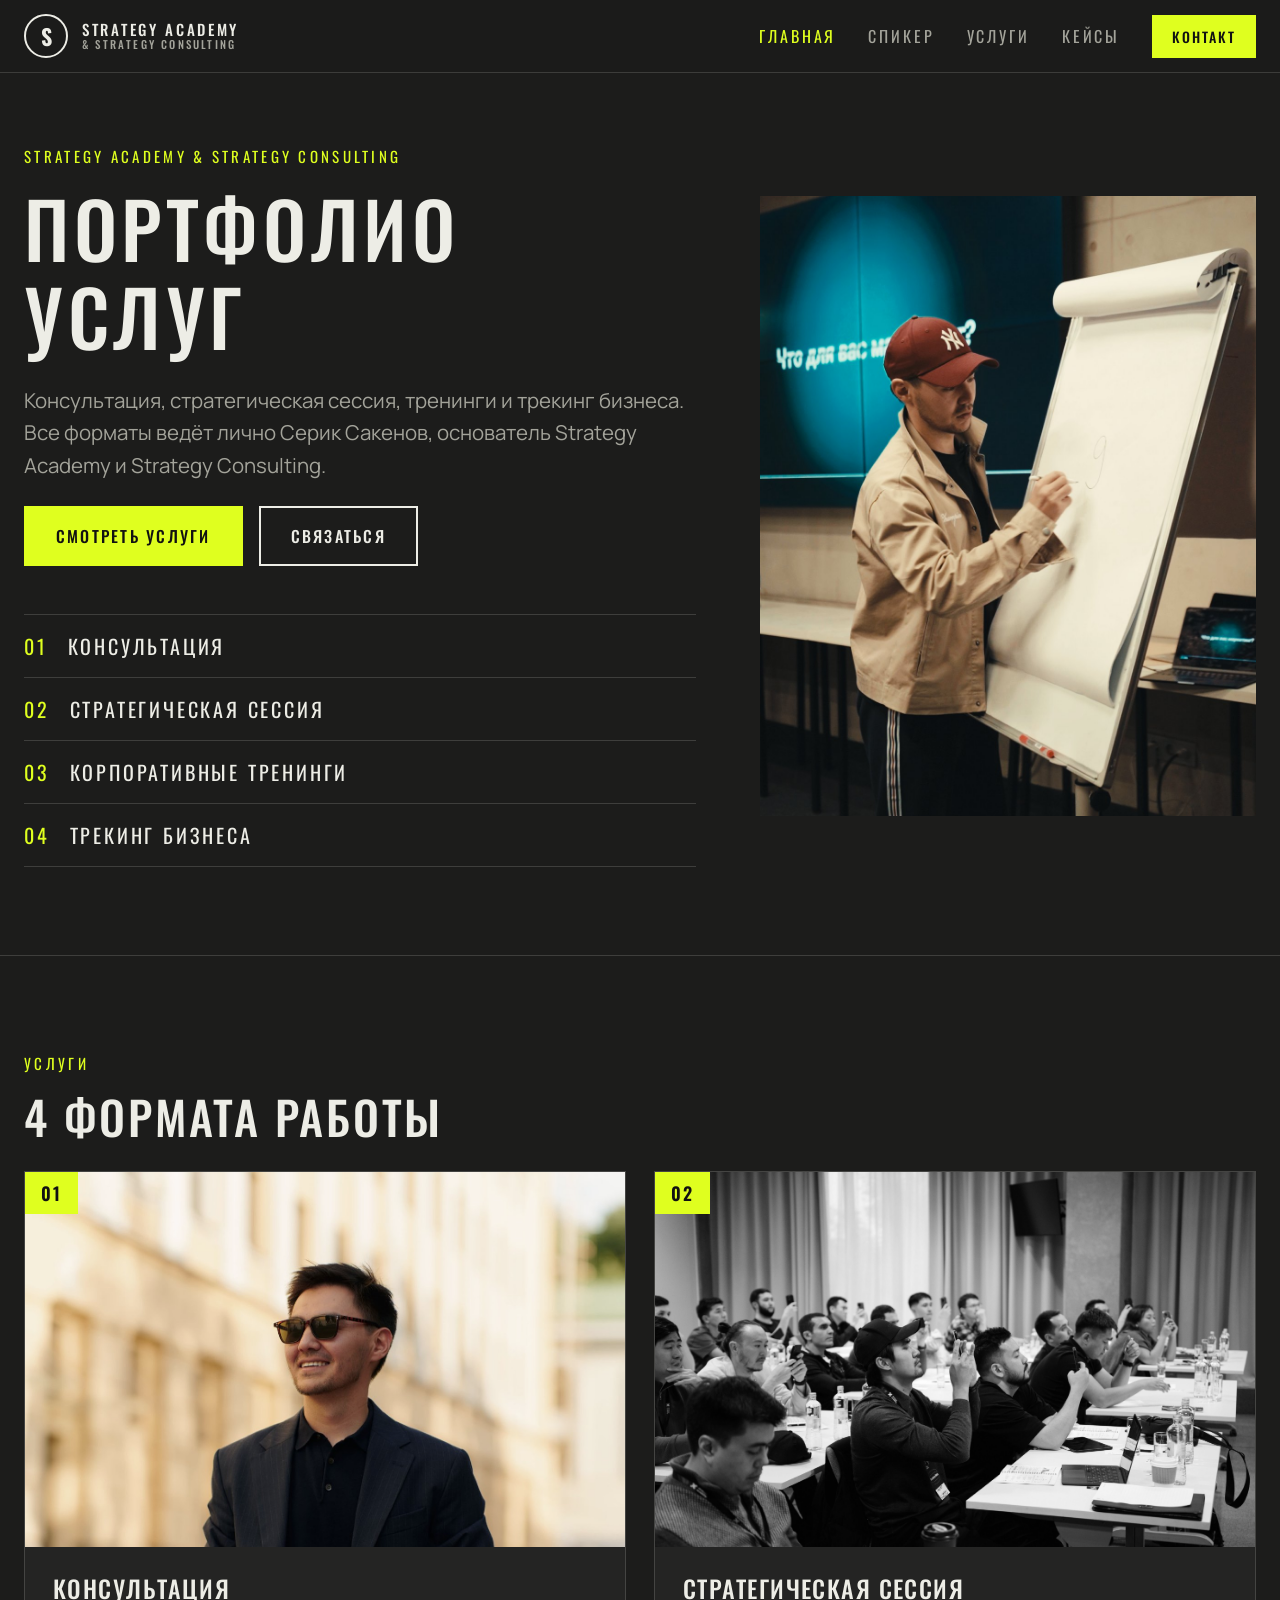
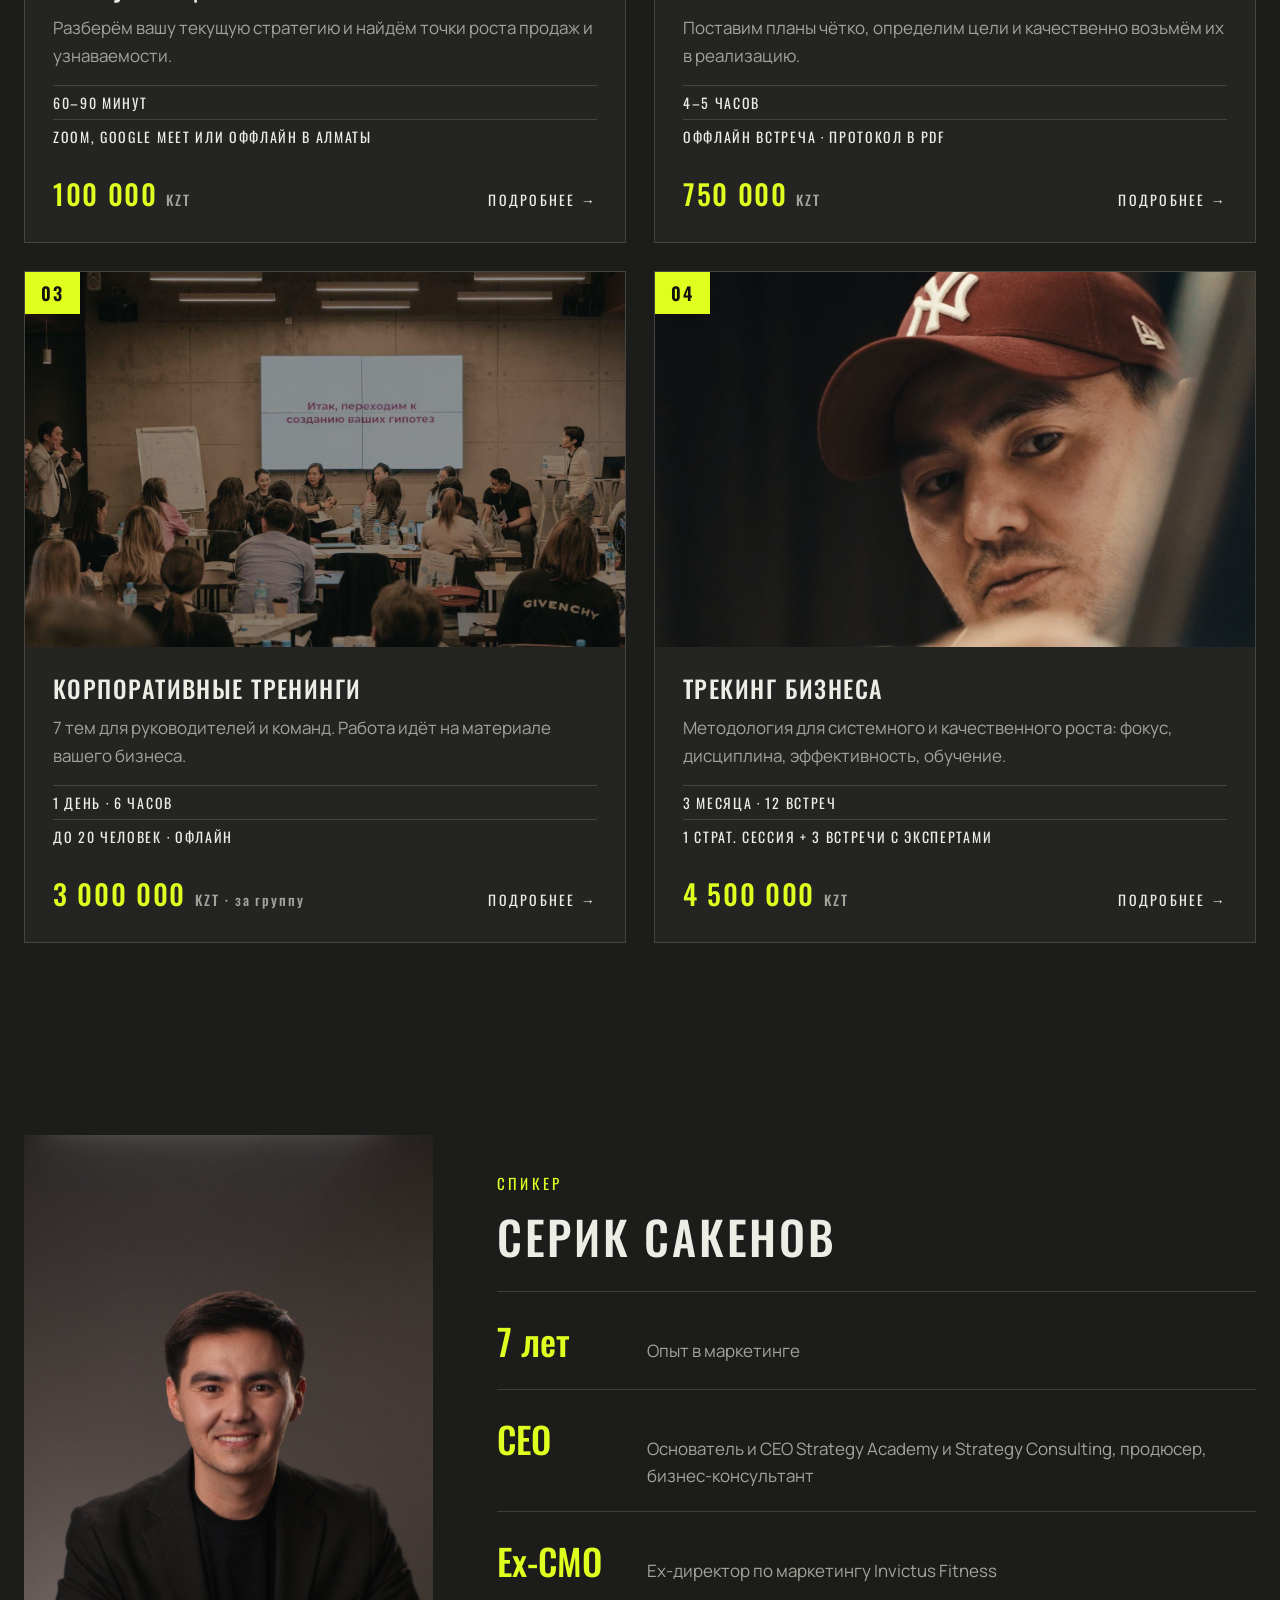
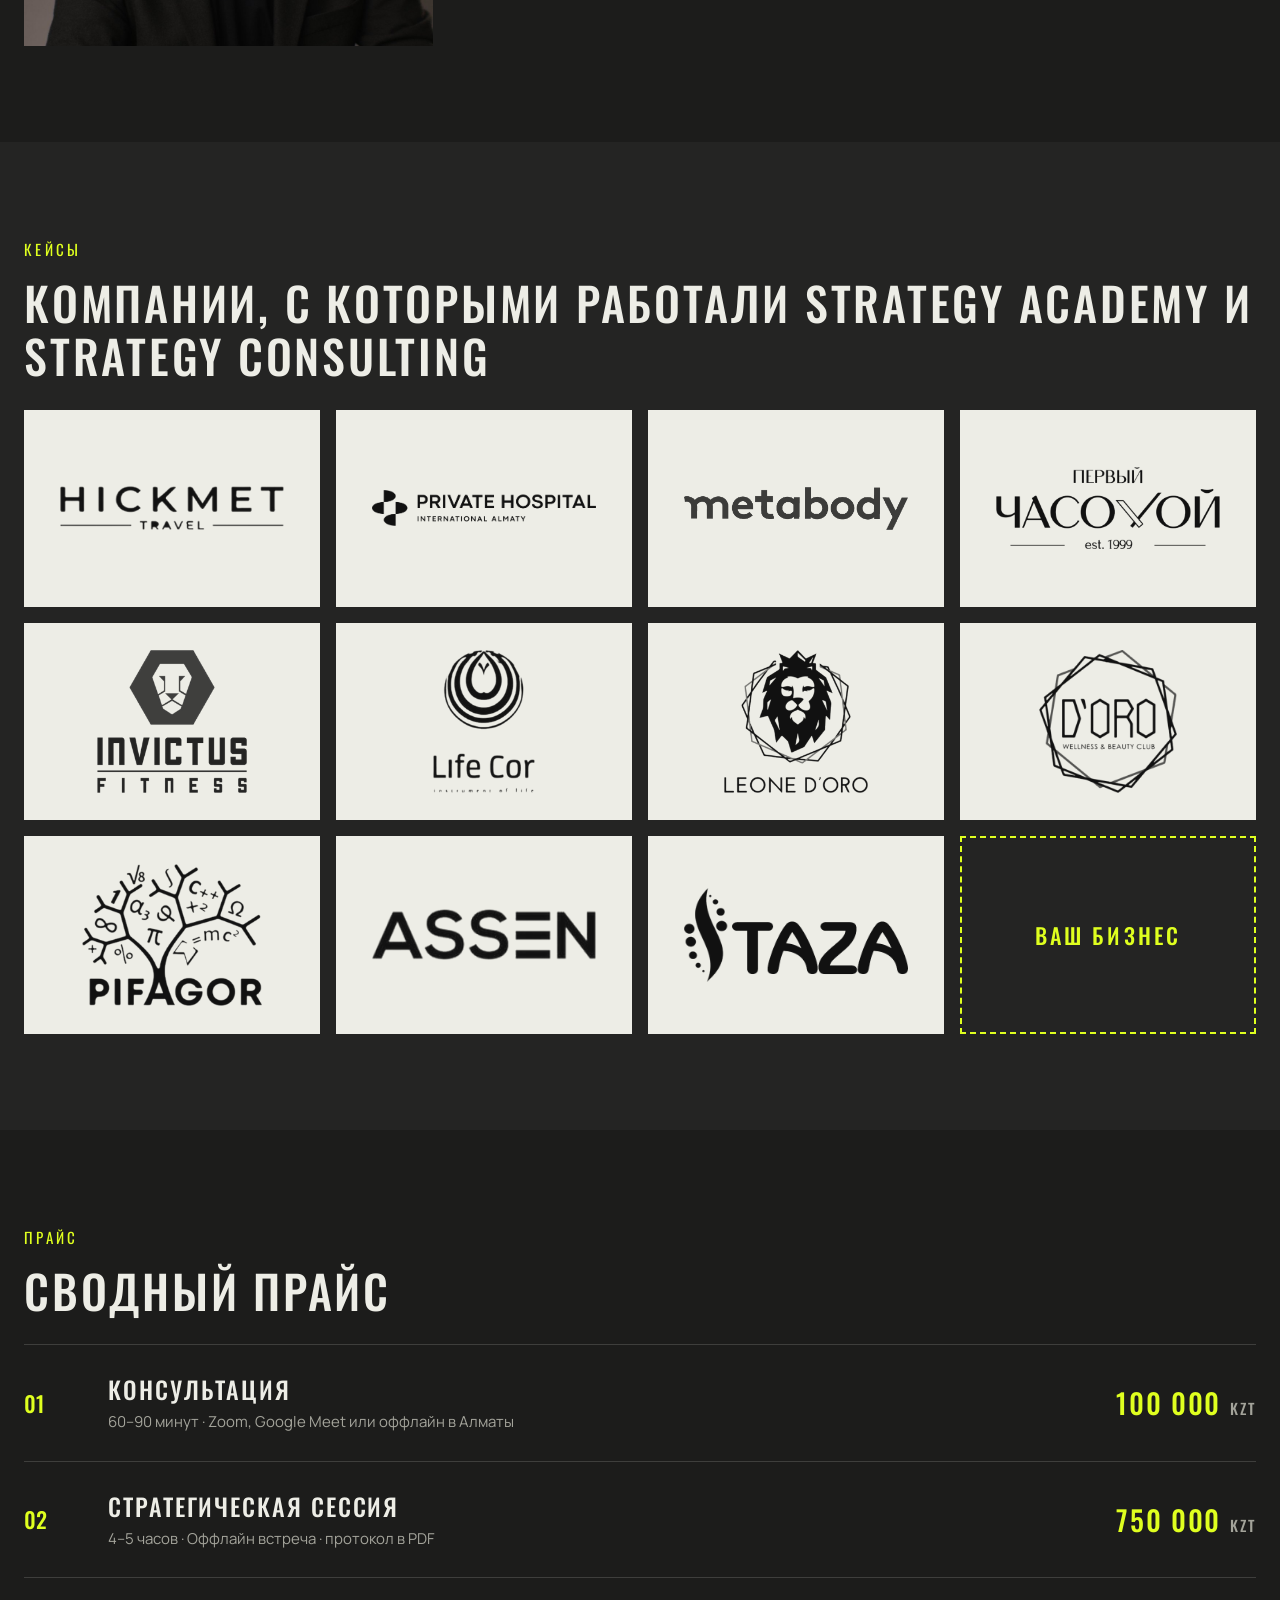
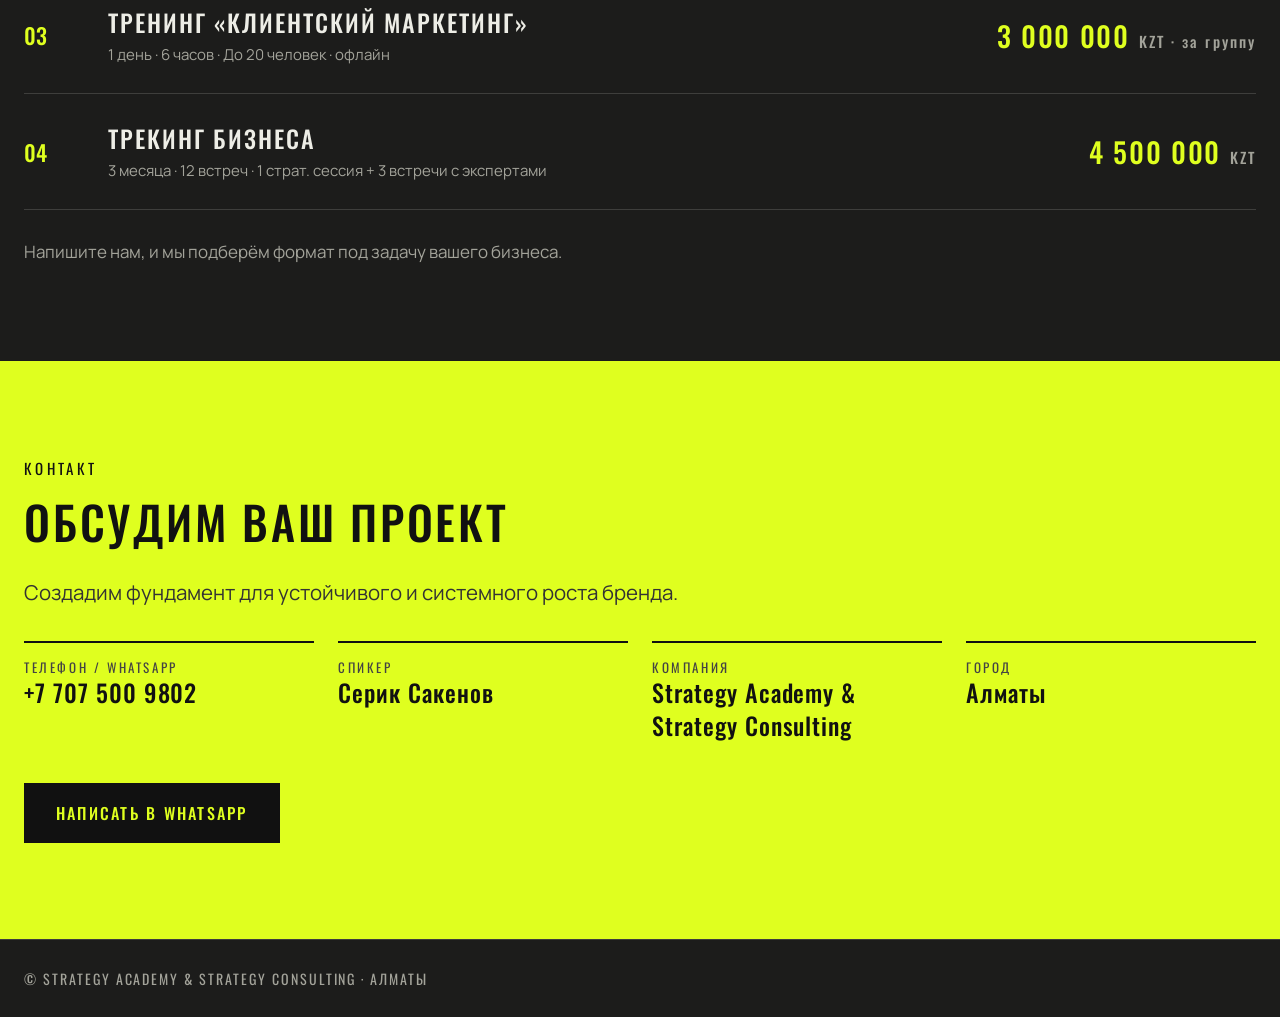
==== index.html @ 1a94b347 "Сайт портфолио услуг Co-Authored-By: Claude Sonnet 5.5 <noreply@anthropic.com>" ====
<!doctype html><html lang="ru"><head><meta charset="utf-8"><meta name="viewport" content="width=device-width,initial-scale=1"><title>Портфолио услуг — Серик Сакенов</title><meta name="description" content="Консультация, стратегическая сессия, тренинги и трекинг бизнеса. Все форматы ведёт лично Серик Сакенов, Strategy Academy и Strategy Consulting."><link rel="preconnect" href="https://fonts.googleapis.com"><link rel="preconnect" href="https://fonts.gstatic.com" crossorigin><link rel="stylesheet" href="https://fonts.googleapis.com/css2?family=Manrope:wght@300..800&family=Oswald:wght@300..700&display=swap"><link rel="stylesheet" href="style.css?v=1793263321932"></head><body><header class="top"><div class="wrap bar"><a class="brand" href="index.html"><span class="mark">S</span><span class="bname">STRATEGY ACADEMY<small>&amp; STRATEGY CONSULTING</small></span></a>
<button class="burger" aria-label="Меню" onclick="document.body.classList.toggle('open')"><i></i><i></i></button>
<nav class="menu"><a href="index.html" class="on">Главная</a><a href="index.html#speaker">Спикер</a><div class="dd"><a href="index.html#services">Услуги</a><div class="ddm"><a href="consultation.html">Консультация</a><a href="strategic-session.html">Стратегическая сессия</a><a href="trainings.html">Корпоративные тренинги</a><a href="tracking.html">Трекинг бизнеса</a></div></div><a href="index.html#cases">Кейсы</a><a class="btn sm" href="#contact">Контакт</a></nav></div></header>
<section class="hero"><div class="wrap hgrid"><div><p class="eyebrow">Strategy Academy &amp; Strategy Consulting</p><h1>Портфолио услуг</h1><p class="lead">Консультация, стратегическая сессия, тренинги и трекинг бизнеса. Все форматы ведёт лично Серик Сакенов, основатель Strategy Academy и Strategy Consulting.</p><div class="row"><a class="btn" href="#services">Смотреть услуги</a><a class="btn ghost" href="#contact">Связаться</a></div><ol class="idx"><li><a href="consultation.html"><span>01</span>Консультация</a></li><li><a href="strategic-session.html"><span>02</span>Стратегическая сессия</a></li><li><a href="trainings.html"><span>03</span>Корпоративные тренинги</a></li><li><a href="tracking.html"><span>04</span>Трекинг бизнеса</a></li></ol></div><div class="himg"><img src="assets/hero.jpg" alt="Серик Сакенов у флипчарта на тренинге"></div></div></section>
<section class="sec" id="services"><div class="wrap"><p class="eyebrow">Услуги</p><h2>4 формата работы</h2><div class="cards"><a class="card" href="consultation.html"><div class="cimg"><img src="assets/consult.jpg" alt="Консультация" loading="lazy"><span class="num">01</span></div><div class="cbody"><h3>Консультация</h3><p>Разберём вашу текущую стратегию и найдём точки роста продаж и узнаваемости.</p><ul><li>60–90 минут</li><li>Zoom, Google Meet или оффлайн в Алматы</li></ul><div class="cfoot"><span class="price">100 000 <small>KZT</small></span><span class="go">Подробнее →</span></div></div></a><a class="card" href="strategic-session.html"><div class="cimg"><img src="assets/session.jpg" alt="Стратегическая сессия" loading="lazy"><span class="num">02</span></div><div class="cbody"><h3>Стратегическая сессия</h3><p>Поставим планы чётко, определим цели и качественно возьмём их в реализацию.</p><ul><li>4–5 часов</li><li>Оффлайн встреча · протокол в PDF</li></ul><div class="cfoot"><span class="price">750 000 <small>KZT</small></span><span class="go">Подробнее →</span></div></div></a><a class="card" href="trainings.html"><div class="cimg"><img src="assets/trainings.jpg" alt="Корпоративные тренинги" loading="lazy"><span class="num">03</span></div><div class="cbody"><h3>Корпоративные тренинги</h3><p>7 тем для руководителей и команд. Работа идёт на материале вашего бизнеса.</p><ul><li>1 день · 6 часов</li><li>До 20 человек · офлайн</li></ul><div class="cfoot"><span class="price">3 000 000 <small>KZT · за группу</small></span><span class="go">Подробнее →</span></div></div></a><a class="card" href="tracking.html"><div class="cimg"><img src="assets/tracking.jpg" alt="Трекинг бизнеса" loading="lazy"><span class="num">04</span></div><div class="cbody"><h3>Трекинг бизнеса</h3><p>Методология для системного и качественного роста: фокус, дисциплина, эффективность, обучение.</p><ul><li>3 месяца · 12 встреч</li><li>1 страт. сессия + 3 встречи с экспертами</li></ul><div class="cfoot"><span class="price">4 500 000 <small>KZT</small></span><span class="go">Подробнее →</span></div></div></a></div></div></section>
<section class="sec" id="speaker"><div class="wrap spk"><div class="spk-ph"><img src="assets/speaker.jpg" alt="Серик Сакенов" loading="lazy"></div><div><p class="eyebrow">Спикер</p><h2>Серик Сакенов</h2><div class="facts"><div><b>7 лет</b><span>Опыт в маркетинге</span></div><div><b>CEO</b><span>Основатель и СЕО Strategy Academy и Strategy Consulting, продюсер, бизнес-консультант</span></div><div><b>Ex-CMO</b><span>Ex-директор по маркетингу Invictus Fitness</span></div></div></div></div></section><section class="sec alt" id="cases"><div class="wrap"><p class="eyebrow">Кейсы</p><h2>Компании, с которыми работали Strategy Academy и Strategy Consulting</h2><div class="logos"><div class="logo"><img src="assets/logos/logo1.png" alt="Логотип клиента 1" loading="lazy"></div><div class="logo"><img src="assets/logos/logo2.png" alt="Логотип клиента 2" loading="lazy"></div><div class="logo"><img src="assets/logos/logo3.png" alt="Логотип клиента 3" loading="lazy"></div><div class="logo"><img src="assets/logos/logo4.png" alt="Логотип клиента 4" loading="lazy"></div><div class="logo"><img src="assets/logos/logo5.png" alt="Логотип клиента 5" loading="lazy"></div><div class="logo"><img src="assets/logos/logo6.png" alt="Логотип клиента 6" loading="lazy"></div><div class="logo"><img src="assets/logos/logo7.png" alt="Логотип клиента 7" loading="lazy"></div><div class="logo"><img src="assets/logos/logo8.png" alt="Логотип клиента 8" loading="lazy"></div><div class="logo"><img src="assets/logos/logo9.png" alt="Логотип клиента 9" loading="lazy"></div><div class="logo"><img src="assets/logos/logo10.png" alt="Логотип клиента 10" loading="lazy"></div><div class="logo"><img src="assets/logos/logo11.png" alt="Логотип клиента 11" loading="lazy"></div><div class="logo logo-you">ВАШ БИЗНЕС</div></div></div></section>
<section class="sec" id="price"><div class="wrap"><p class="eyebrow">Прайс</p><h2>Сводный прайс</h2><div class="ptable"><a href="consultation.html" class="prow"><span class="n">01</span><div><b>Консультация</b><small>60–90 минут · Zoom, Google Meet или оффлайн в Алматы</small></div><span class="price">100 000 <small>KZT</small></span></a><a href="strategic-session.html" class="prow"><span class="n">02</span><div><b>Стратегическая сессия</b><small>4–5 часов · Оффлайн встреча · протокол в PDF</small></div><span class="price">750 000 <small>KZT</small></span></a><a href="trainings.html" class="prow"><span class="n">03</span><div><b>Тренинг «Клиентский маркетинг»</b><small>1 день · 6 часов · До 20 человек · офлайн</small></div><span class="price">3 000 000 <small>KZT · за группу</small></span></a><a href="tracking.html" class="prow"><span class="n">04</span><div><b>Трекинг бизнеса</b><small>3 месяца · 12 встреч · 1 страт. сессия + 3 встречи с экспертами</small></div><span class="price">4 500 000 <small>KZT</small></span></a></div><p class="note">Напишите нам, и мы подберём формат под задачу вашего бизнеса.</p></div></section>
<section class="sec contact" id="contact"><div class="wrap"><p class="eyebrow">Контакт</p><h2>Обсудим ваш проект</h2><p class="lead">Создадим фундамент для устойчивого и системного роста бренда.</p><div class="cgrid"><div><span>Телефон / WhatsApp</span><a href="tel:+77075009802">+7 707 500 9802</a></div><div><span>Спикер</span><b>Серик Сакенов</b></div><div><span>Компания</span><b>Strategy Academy &amp; Strategy Consulting</b></div><div><span>Город</span><b>Алматы</b></div></div><a class="btn" href="https://wa.me/77075009802" target="_blank" rel="noopener">Написать в WhatsApp</a></div></section><footer><div class="wrap">© Strategy Academy &amp; Strategy Consulting · Алматы</div></footer><script src="main.js?v=1793263321932"></script></body></html>
---- style.css ----
:root{--bg:#1c1c1b;--bg2:#242423;--ink:#edede6;--mute:#a3a39a;--lime:#dfff1f;--line:rgba(237,237,230,.16);--h:'Oswald',Arial,sans-serif;--b:'Manrope',Arial,sans-serif}
*{box-sizing:border-box;margin:0;padding:0}
html{scroll-behavior:smooth;scroll-padding-top:80px}
body{background:var(--bg);color:var(--ink);font:400 17px/1.6 var(--b);-webkit-font-smoothing:antialiased}
img{display:block;max-width:100%}
a{color:inherit;text-decoration:none}
ul,ol{list-style:none}
.wrap{width:min(1240px,100% - 48px);margin:0 auto}
h1,h2,h3{font-family:var(--h);text-transform:uppercase;letter-spacing:.06em;font-weight:500;line-height:1.15}
h1{font-size:clamp(40px,6vw,84px)}
h2{font-size:clamp(28px,3.6vw,46px);margin-bottom:28px}
h3{font-size:24px;margin-bottom:12px}
.eyebrow{font:400 15px var(--h);letter-spacing:.22em;text-transform:uppercase;color:var(--lime);margin-bottom:16px}
.lead{font-size:clamp(18px,1.6vw,22px);color:var(--mute);max-width:60ch;margin-bottom:24px}
.btn{display:inline-block;background:var(--lime);color:#111;font:500 16px var(--h);letter-spacing:.14em;text-transform:uppercase;padding:16px 30px;border:2px solid var(--lime);transition:.2s}
.btn:hover{background:transparent;color:var(--lime)}
.btn.ghost{background:transparent;color:var(--ink);border-color:var(--ink)}
.btn.ghost:hover{border-color:var(--lime);color:var(--lime)}
.btn.sm{padding:9px 18px;font-size:14px}
/* header */
.top{position:sticky;top:0;z-index:50;background:rgba(28,28,27,.92);backdrop-filter:blur(10px);border-bottom:1px solid var(--line)}
.bar{display:flex;align-items:center;justify-content:space-between;height:72px}
.brand{display:flex;align-items:center;gap:14px}
.mark{width:44px;height:44px;border:2px solid var(--ink);border-radius:50%;display:grid;place-items:center;font:700 22px var(--h)}
.bname{font:500 15px/1.2 var(--h);letter-spacing:.18em}
.bname small{display:block;font-size:11px;color:var(--mute);letter-spacing:.2em}
.menu{display:flex;align-items:center;gap:32px;font:400 16px var(--h);letter-spacing:.18em;text-transform:uppercase}
.menu>a,.dd>a{color:var(--mute);transition:.2s}
.menu>a:hover,.menu a.on,.dd>a:hover{color:var(--lime)}
.menu .btn.sm{color:#111}.menu .btn.sm:hover{color:var(--lime)}
.dd{position:relative;padding:24px 0}
.ddm{position:absolute;top:100%;left:-20px;min-width:290px;background:var(--bg2);border:1px solid var(--line);padding:10px;display:none}
.dd:hover .ddm{display:block}
.ddm a{display:block;padding:12px 14px;color:var(--ink);letter-spacing:.12em}
.ddm a:hover{background:var(--lime);color:#111}
.burger{display:none;background:none;border:0;width:44px;height:44px;cursor:pointer}
.burger i{display:block;height:2px;background:var(--ink);margin:7px 8px}
/* hero */
.hero{padding:72px 0 88px;border-bottom:1px solid var(--line)}
.hgrid{display:grid;grid-template-columns:1.15fr .85fr;gap:64px;align-items:center}
.himg img{width:100%;aspect-ratio:4/5;object-fit:cover}
.svc .himg img{aspect-ratio:1/1}
.hero h1{margin-bottom:24px}
.row{display:flex;flex-wrap:wrap;gap:16px;align-items:center;margin-top:8px}
.idx{margin-top:48px;border-top:1px solid var(--line)}
.idx a{display:flex;gap:20px;padding:16px 0;border-bottom:1px solid var(--line);font:400 20px var(--h);letter-spacing:.14em;text-transform:uppercase;transition:.2s}
.idx a span{color:var(--lime)}
.idx a:hover{padding-left:14px;color:var(--lime)}
.crumb{font-size:14px;color:var(--mute);margin-bottom:28px}
.crumb a:hover{color:var(--lime)}
.chips{display:flex;flex-wrap:wrap;gap:10px;margin-bottom:32px}
.chips span{border:1px solid var(--ink);padding:7px 14px;font:400 14px var(--h);letter-spacing:.14em;text-transform:uppercase}
.bigprice,.price{font:500 28px var(--h);letter-spacing:.06em;color:var(--lime)}
.bigprice small,.price small{font-size:14px;color:var(--mute);letter-spacing:.14em}
/* sections */
.sec{padding:96px 0}
.sec.alt{background:var(--bg2)}
.two{display:grid;grid-template-columns:.9fr 1.1fr;gap:64px;align-items:start}
.cards{display:grid;grid-template-columns:repeat(2,1fr);gap:28px}
.cards.sm{grid-template-columns:repeat(3,minmax(0,1fr))}
.card{display:flex;flex-direction:column;background:var(--bg2);border:1px solid var(--line);transition:.25s}
.alt .card{background:var(--bg)}
.card:hover{border-color:var(--lime);transform:translateY(-4px)}
.cimg{position:relative;overflow:hidden}
.cimg img{width:100%;aspect-ratio:16/10;object-fit:cover;object-position:center 30%;transition:.5s;filter:saturate(.9)}
.card:hover .cimg img{transform:scale(1.05)}
.num{position:absolute;left:0;top:0;background:var(--lime);color:#111;font:600 18px var(--h);padding:8px 16px;letter-spacing:.1em}
.cbody{padding:28px;display:flex;flex-direction:column;flex:1}
.cbody p{color:var(--mute);margin-bottom:16px}
.cbody li{font:400 14px var(--h);letter-spacing:.12em;text-transform:uppercase;color:var(--ink);padding:6px 0;border-top:1px solid var(--line)}
.cfoot{display:flex;justify-content:space-between;align-items:baseline;gap:12px;margin-top:auto;padding-top:20px;flex-wrap:wrap}
.go{font:400 14px var(--h);letter-spacing:.16em;text-transform:uppercase}
.card:hover .go{color:var(--lime)}
.cards.sm .cbody{padding:22px}.cards.sm h3{font-size:20px}.cards.sm .price{font-size:22px}
/* steps */
.steps li{display:flex;gap:24px;padding:22px 0;border-top:1px solid var(--line)}
.steps li:last-child{border-bottom:1px solid var(--line)}
.steps span{font:500 22px var(--h);color:var(--lime);min-width:36px}
.steps p b{font-weight:700}
.plus{display:flex;flex-wrap:wrap;gap:12px;align-items:center;margin-bottom:28px;font:500 20px var(--h);letter-spacing:.1em;text-transform:uppercase}
.plus i{color:var(--lime);font-style:normal}
.plus span{border:1px solid var(--ink);padding:8px 16px}
.pgrid{display:grid;grid-template-columns:1.3fr .7fr;gap:48px;align-items:start}
.pbox{border:2px solid var(--lime);padding:32px;display:flex;flex-direction:column;gap:16px;position:sticky;top:100px}
.pbox>span{font:400 15px var(--h);letter-spacing:.2em;text-transform:uppercase;color:var(--lime)}
.pbox p{color:var(--mute)}
.pbox b{font:500 48px var(--h);letter-spacing:.04em}
.pbox b small{font-size:20px;color:var(--mute)}
.kv{display:grid;gap:0;margin-top:12px}
.kv div{padding:18px 0;border-top:1px solid var(--line)}
.kv span{display:block;font:400 14px var(--h);letter-spacing:.2em;text-transform:uppercase;color:var(--mute)}
.kv b{font-weight:600;font-size:20px}
.cols2{display:grid;grid-template-columns:repeat(2,1fr);gap:28px}
.cols4{display:grid;grid-template-columns:repeat(4,1fr);gap:20px}
.box{border:1px solid var(--line);padding:32px;background:var(--bg2)}
.alt .box{background:var(--bg)}
.big{display:block;font:500 56px/1 var(--h);color:var(--lime);margin-bottom:18px}
.box p{color:var(--mute);margin-bottom:14px}
.box small{display:block;font-size:15px;color:var(--ink);border-top:1px solid var(--line);padding-top:14px;margin-top:6px}
.box li{padding:12px 0 12px 22px;border-top:1px solid var(--line);position:relative;color:var(--ink)}
.box li::before{content:'';position:absolute;left:0;top:22px;width:8px;height:8px;background:var(--lime)}
.topics{display:grid;grid-template-columns:repeat(2,1fr);gap:0 48px}
.topics li{display:flex;gap:22px;padding:22px 0;border-top:1px solid var(--line);font:400 22px var(--h);letter-spacing:.08em;text-transform:uppercase}
.topics span{color:var(--lime)}
/* speaker */
.spk{display:grid;grid-template-columns:.7fr 1.3fr;gap:64px;align-items:center}
.spk-ph img{width:100%;aspect-ratio:4/5;object-fit:cover;object-position:top}
.facts div{padding:22px 0;border-top:1px solid var(--line);display:grid;grid-template-columns:130px 1fr;gap:20px;align-items:baseline}
.facts b{font:500 36px var(--h);color:var(--lime)}
.facts span{color:var(--mute)}
/* logos */
.logos{display:grid;grid-template-columns:repeat(4,minmax(0,1fr));gap:16px;margin-top:12px}
.logo{position:relative;min-width:0;background:var(--ink);aspect-ratio:3/2;overflow:hidden}
.logo img{position:absolute;inset:14% 12%;width:76%;height:72%;object-fit:contain}
.logo-you{display:grid;place-items:center;background:transparent;border:2px dashed var(--lime);color:var(--lime);font:500 22px var(--h);letter-spacing:.14em}
/* price table */
.prow{display:grid;grid-template-columns:60px 1fr auto;gap:24px;align-items:center;padding:26px 0;border-top:1px solid var(--line);transition:.2s}
.prow:last-child{border-bottom:1px solid var(--line)}
.prow:hover{padding-left:16px;background:var(--bg2)}
.prow .n{font:500 22px var(--h);color:var(--lime)}
.prow b{font:500 24px var(--h);letter-spacing:.08em;text-transform:uppercase;display:block}
.prow small{color:var(--mute);font-size:15px}
.note{margin-top:28px;color:var(--mute)}
/* contact */
.contact{background:var(--lime);color:#111}
.contact .eyebrow{color:#111}
.contact .lead{color:#333}
.cgrid{display:grid;grid-template-columns:repeat(4,1fr);gap:24px;margin:32px 0 40px}
.cgrid div{border-top:2px solid #111;padding-top:14px}
.cgrid span{display:block;font:400 13px var(--h);letter-spacing:.2em;text-transform:uppercase;color:#444}
.cgrid a,.cgrid b{font:500 24px/1.3 var(--h);letter-spacing:.04em}
.contact .btn{background:#111;color:var(--lime);border-color:#111}
.contact .btn:hover{background:transparent;color:#111}
footer{padding:28px 0;color:var(--mute);font:400 14px var(--h);letter-spacing:.14em;text-transform:uppercase;border-top:1px solid var(--line)}
/* reveal */
.rv{opacity:0;transform:translateY(22px);transition:opacity .7s,transform .7s}
.rv.in{opacity:1;transform:none}
@media (prefers-reduced-motion:reduce){.rv{opacity:1;transform:none;transition:none}html{scroll-behavior:auto}}
/* responsive */
@media (max-width:980px){
  .burger{display:block}
  .menu{display:none;position:absolute;top:72px;left:0;right:0;background:var(--bg);flex-direction:column;align-items:flex-start;gap:0;padding:12px 24px 24px;border-bottom:1px solid var(--line)}
  body.open .menu{display:flex}
  .menu>a,.dd{padding:14px 0;width:100%}
  .dd{padding:0}.dd>a{display:block;padding:14px 0}
  .ddm{position:static;display:block;border:0;background:none;padding:0 0 8px 16px;min-width:0}
  .ddm a{padding:8px 0;color:var(--mute)}
  .hgrid,.two,.pgrid,.spk{grid-template-columns:1fr;gap:40px}
  .hero{padding:48px 0 64px}
  .sec{padding:64px 0}
  .himg img{aspect-ratio:4/3;object-position:center 25%}
  .cards,.cards.sm,.cols2,.topics{grid-template-columns:1fr}
  .cols4{grid-template-columns:1fr 1fr}
  .logos{grid-template-columns:repeat(3,minmax(0,1fr))}
  .cgrid{grid-template-columns:1fr 1fr}
  .pbox{position:static}
  .spk-ph{max-width:380px}
}
@media (max-width:560px){
  body{font-size:16px}
  .wrap{width:calc(100% - 32px)}
  .cols4,.cgrid{grid-template-columns:1fr}
  .logos{grid-template-columns:repeat(2,minmax(0,1fr))}
  .prow{grid-template-columns:40px 1fr;gap:8px 12px}
  .prow .price{grid-column:2}
  .facts div{grid-template-columns:1fr;gap:4px}
  .bname{font-size:13px}.bname small{font-size:9px}
  .mark{width:38px;height:38px;font-size:18px}
}
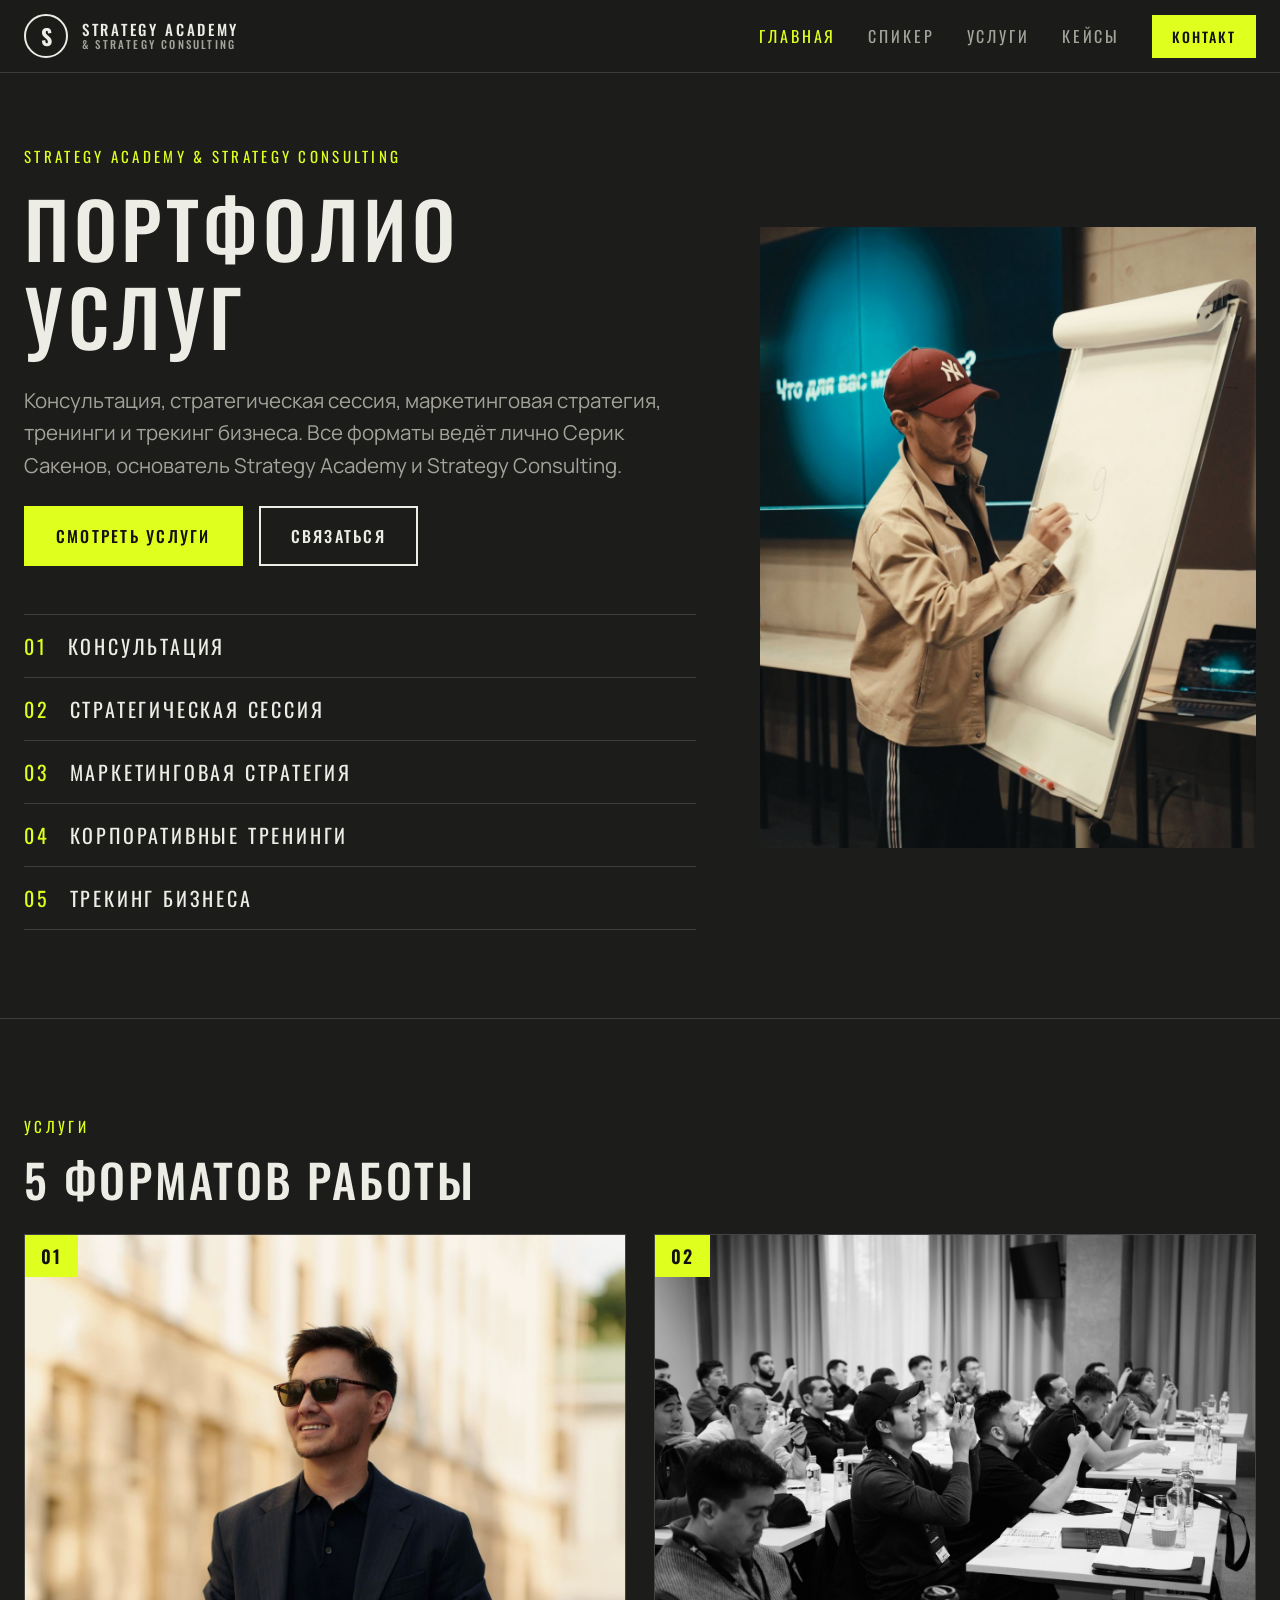
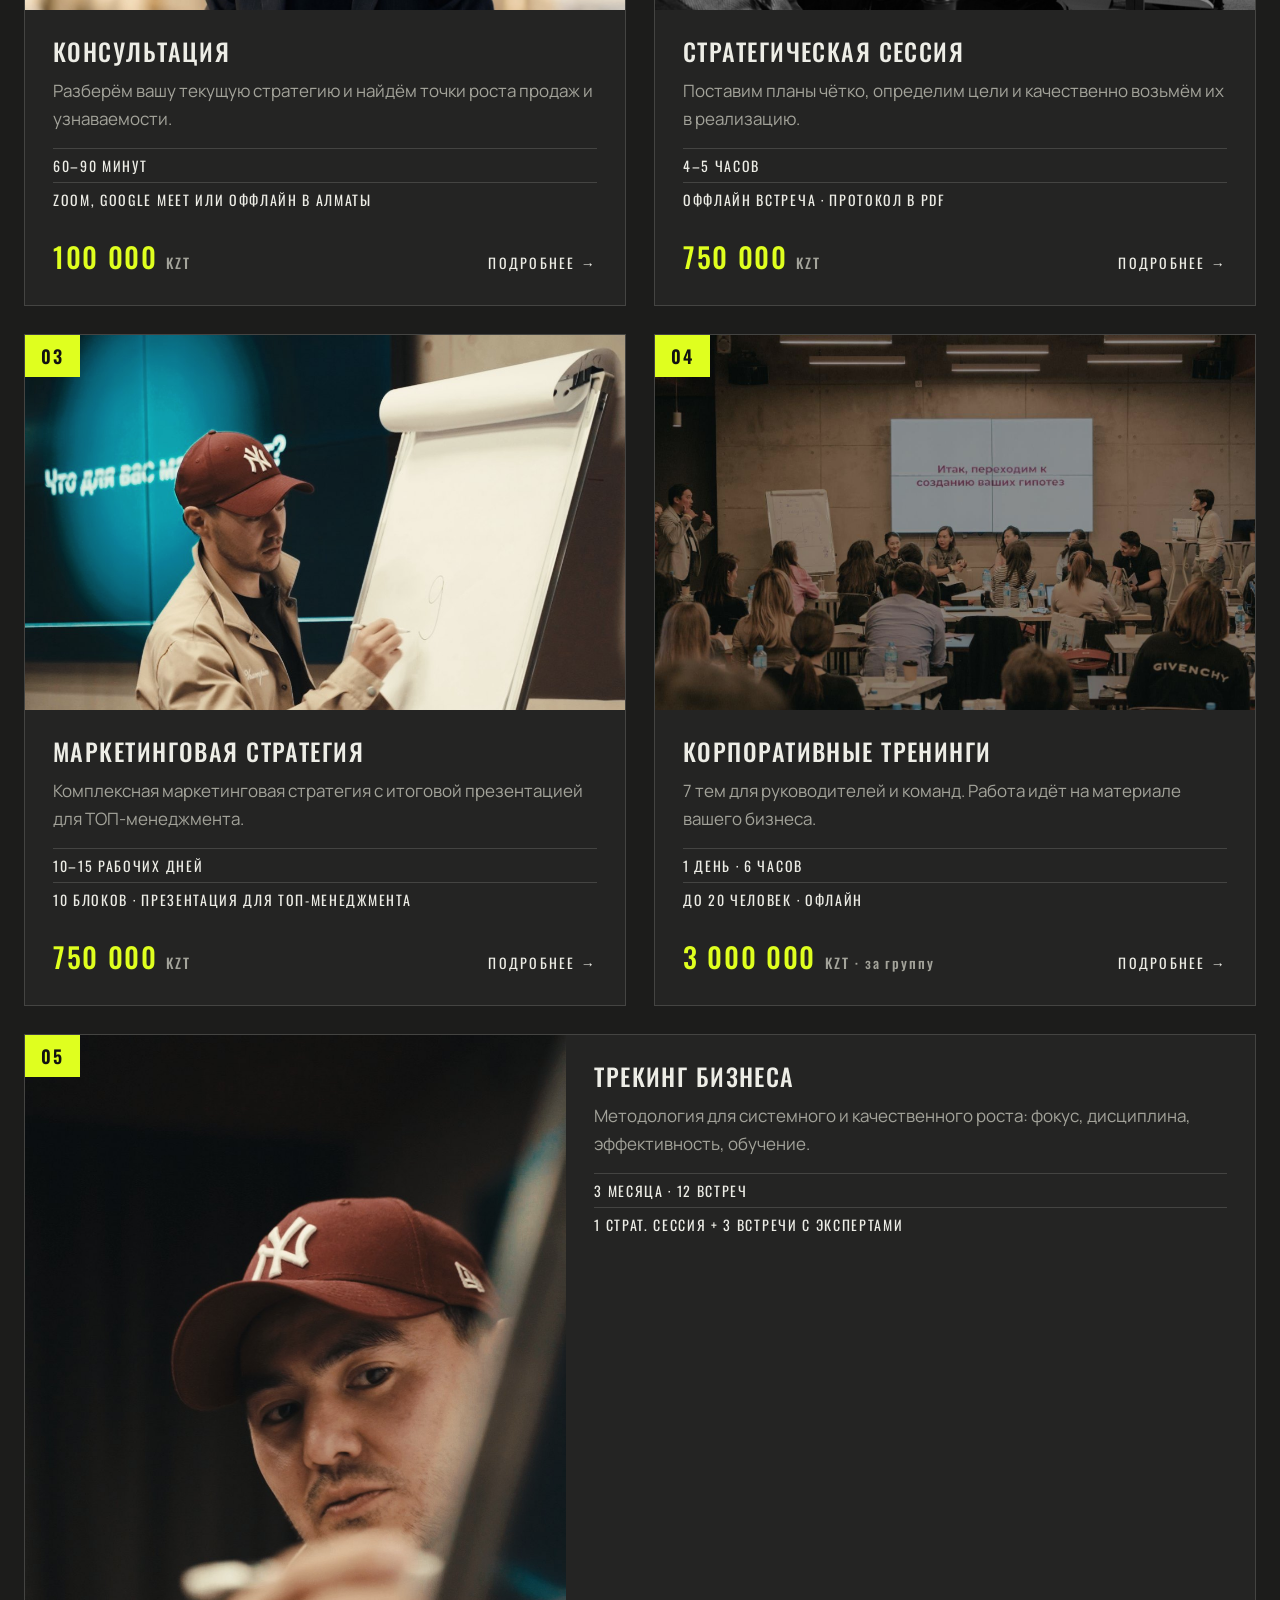
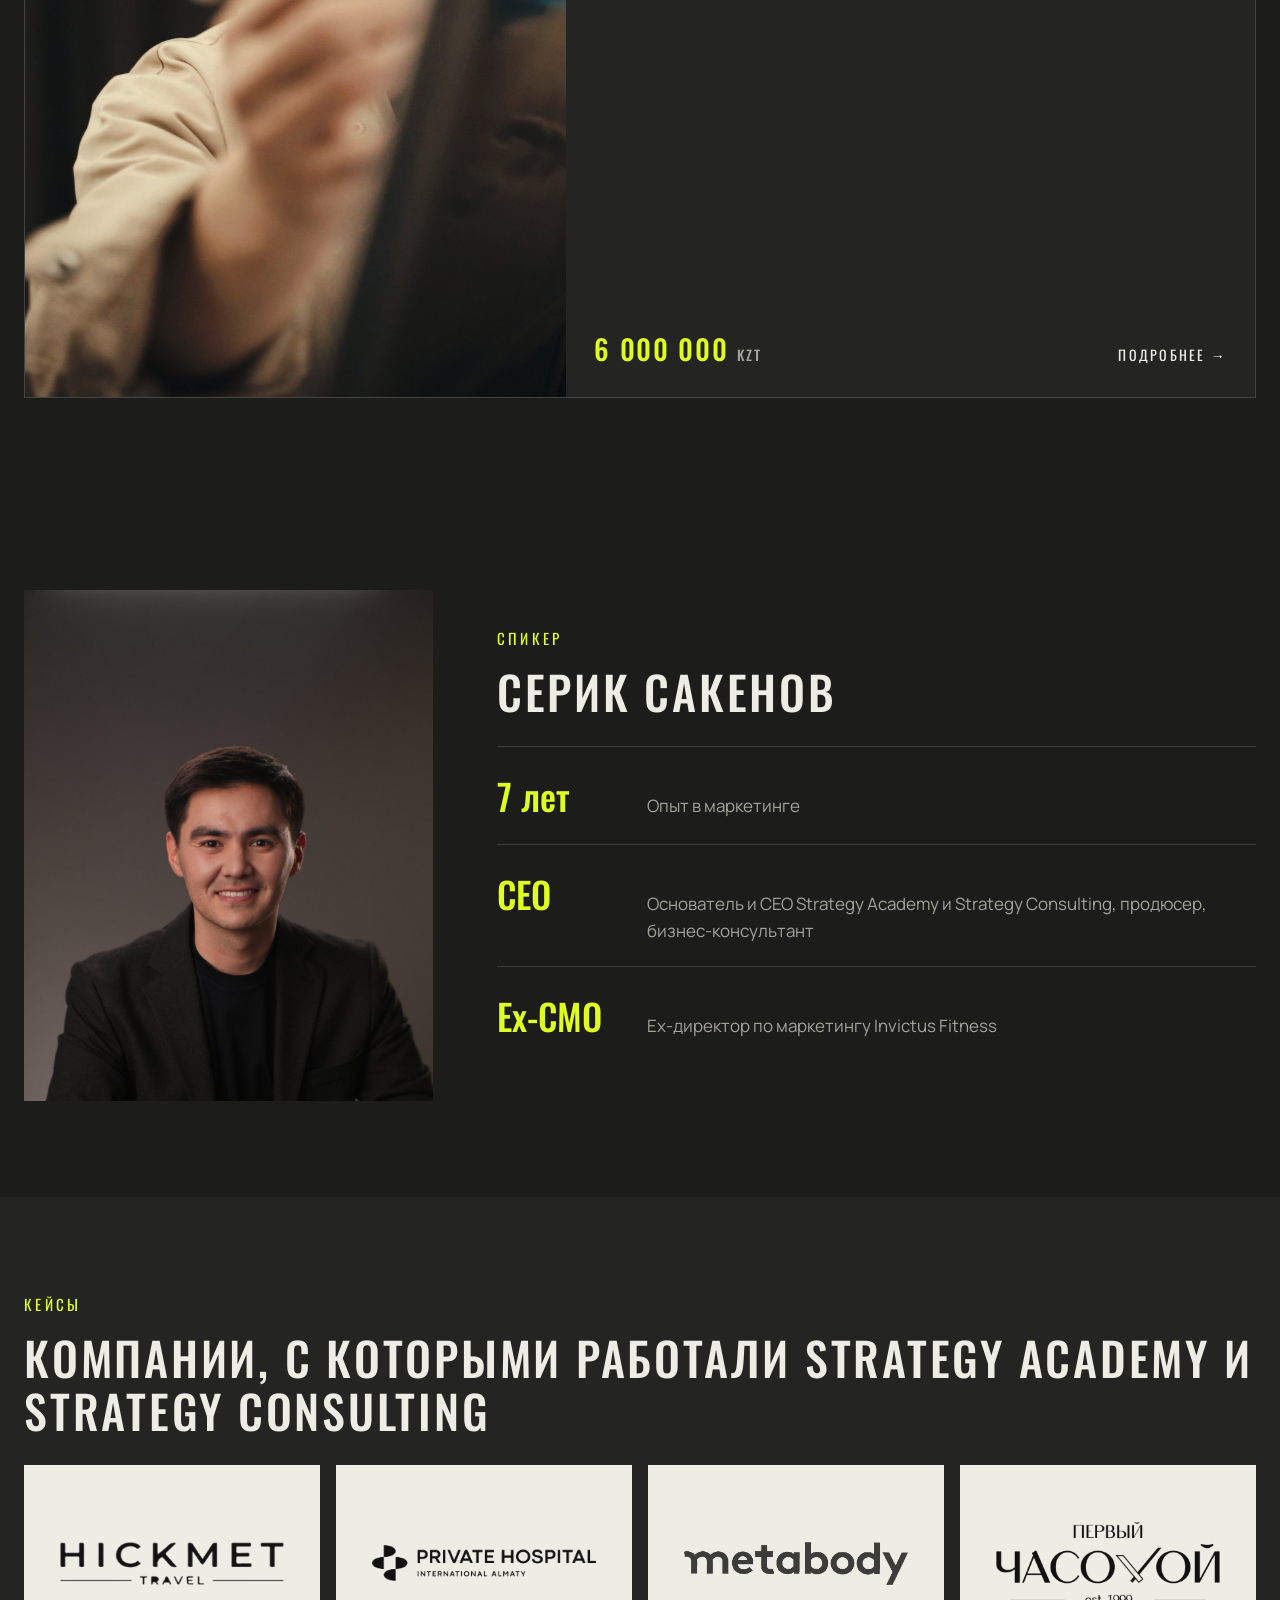
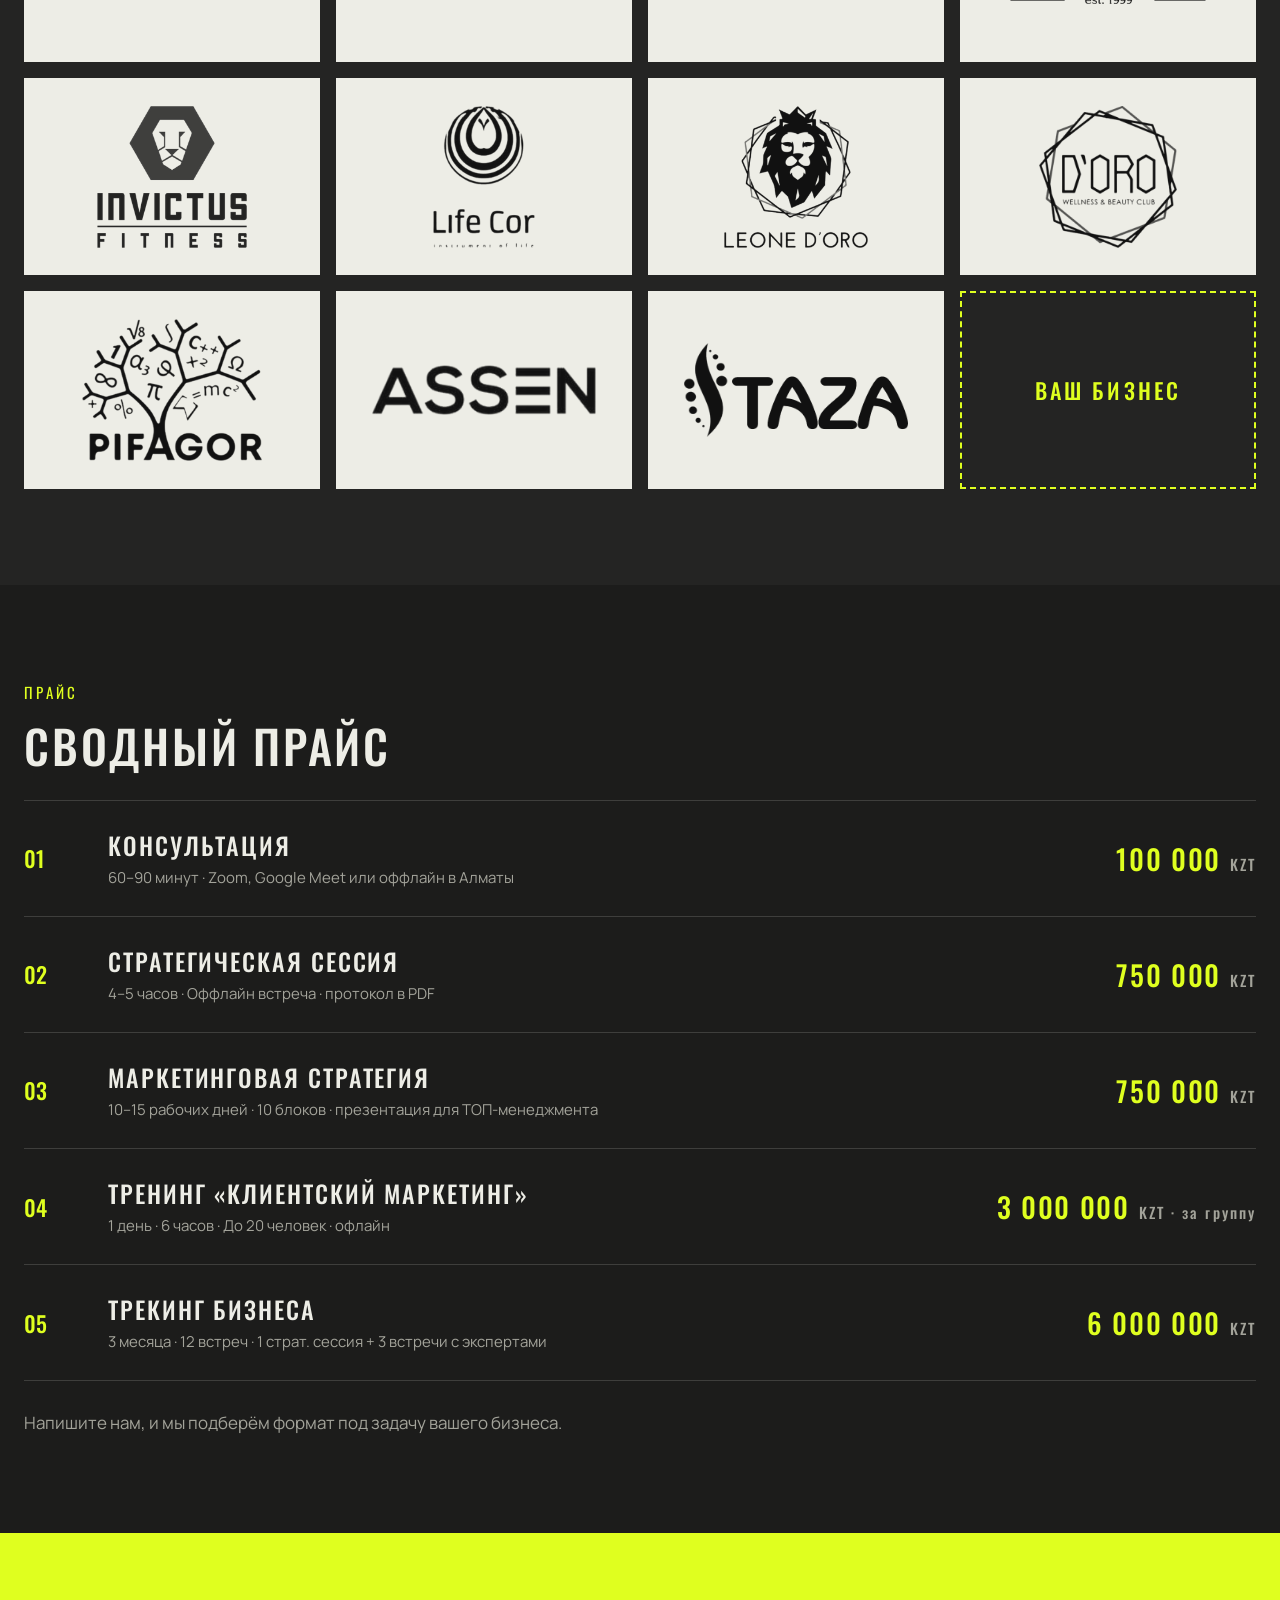
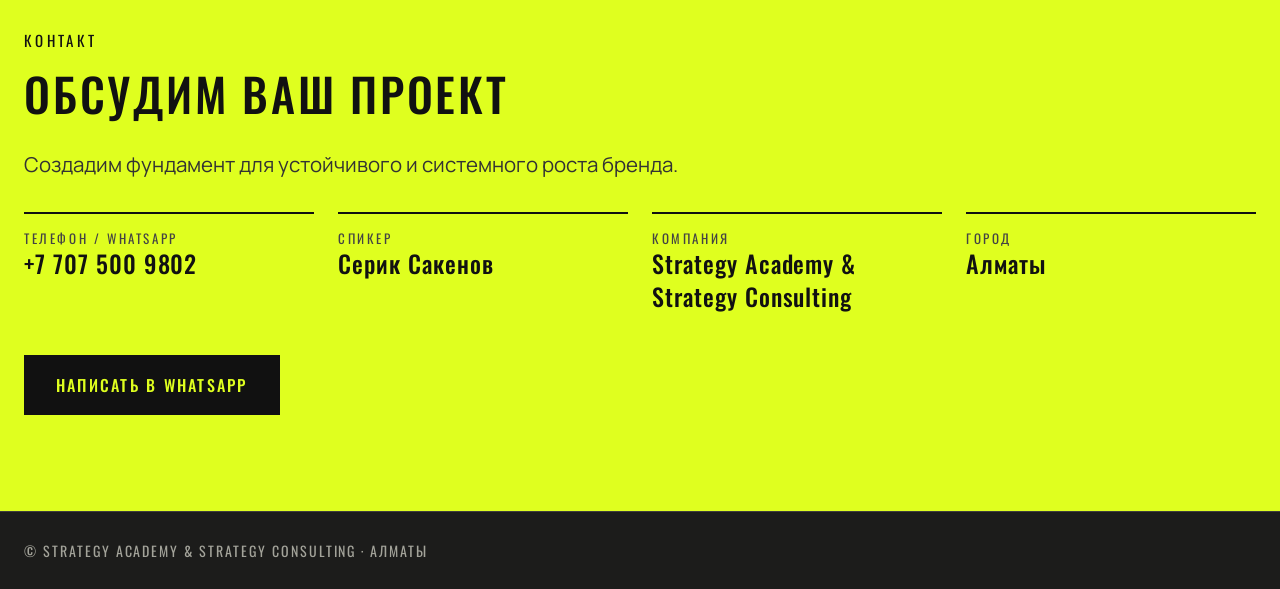
==== commit cf2595e2: "Добавлена маркетинговая стратегия, цена трекинга 6 000 000 KZT Co-Authored-By: Claude Sonnet 5.5 <no" ====
--- a/index.html
+++ b/index.html
@@ -1,8 +1,8 @@
-<!doctype html><html lang="ru"><head><meta charset="utf-8"><meta name="viewport" content="width=device-width,initial-scale=1"><title>Портфолио услуг — Серик Сакенов</title><meta name="description" content="Консультация, стратегическая сессия, тренинги и трекинг бизнеса. Все форматы ведёт лично Серик Сакенов, Strategy Academy и Strategy Consulting."><link rel="preconnect" href="https://fonts.googleapis.com"><link rel="preconnect" href="https://fonts.gstatic.com" crossorigin><link rel="stylesheet" href="https://fonts.googleapis.com/css2?family=Manrope:wght@300..800&family=Oswald:wght@300..700&display=swap"><link rel="stylesheet" href="style.css?v=1793263321932"></head><body><header class="top"><div class="wrap bar"><a class="brand" href="index.html"><span class="mark">S</span><span class="bname">STRATEGY ACADEMY<small>&amp; STRATEGY CONSULTING</small></span></a>
+<!doctype html><html lang="ru"><head><meta charset="utf-8"><meta name="viewport" content="width=device-width,initial-scale=1"><title>Портфолио услуг — Серик Сакенов</title><meta name="description" content="Консультация, стратегическая сессия, маркетинговая стратегия, тренинги и трекинг бизнеса. Все форматы ведёт лично Серик Сакенов, Strategy Academy и Strategy Consulting."><link rel="preconnect" href="https://fonts.googleapis.com"><link rel="preconnect" href="https://fonts.gstatic.com" crossorigin><link rel="stylesheet" href="https://fonts.googleapis.com/css2?family=Manrope:wght@300..800&family=Oswald:wght@300..700&display=swap"><link rel="stylesheet" href="style.css?v=1793275095942"></head><body><header class="top"><div class="wrap bar"><a class="brand" href="index.html"><span class="mark">S</span><span class="bname">STRATEGY ACADEMY<small>&amp; STRATEGY CONSULTING</small></span></a>
 <button class="burger" aria-label="Меню" onclick="document.body.classList.toggle('open')"><i></i><i></i></button>
-<nav class="menu"><a href="index.html" class="on">Главная</a><a href="index.html#speaker">Спикер</a><div class="dd"><a href="index.html#services">Услуги</a><div class="ddm"><a href="consultation.html">Консультация</a><a href="strategic-session.html">Стратегическая сессия</a><a href="trainings.html">Корпоративные тренинги</a><a href="tracking.html">Трекинг бизнеса</a></div></div><a href="index.html#cases">Кейсы</a><a class="btn sm" href="#contact">Контакт</a></nav></div></header>
-<section class="hero"><div class="wrap hgrid"><div><p class="eyebrow">Strategy Academy &amp; Strategy Consulting</p><h1>Портфолио услуг</h1><p class="lead">Консультация, стратегическая сессия, тренинги и трекинг бизнеса. Все форматы ведёт лично Серик Сакенов, основатель Strategy Academy и Strategy Consulting.</p><div class="row"><a class="btn" href="#services">Смотреть услуги</a><a class="btn ghost" href="#contact">Связаться</a></div><ol class="idx"><li><a href="consultation.html"><span>01</span>Консультация</a></li><li><a href="strategic-session.html"><span>02</span>Стратегическая сессия</a></li><li><a href="trainings.html"><span>03</span>Корпоративные тренинги</a></li><li><a href="tracking.html"><span>04</span>Трекинг бизнеса</a></li></ol></div><div class="himg"><img src="assets/hero.jpg" alt="Серик Сакенов у флипчарта на тренинге"></div></div></section>
-<section class="sec" id="services"><div class="wrap"><p class="eyebrow">Услуги</p><h2>4 формата работы</h2><div class="cards"><a class="card" href="consultation.html"><div class="cimg"><img src="assets/consult.jpg" alt="Консультация" loading="lazy"><span class="num">01</span></div><div class="cbody"><h3>Консультация</h3><p>Разберём вашу текущую стратегию и найдём точки роста продаж и узнаваемости.</p><ul><li>60–90 минут</li><li>Zoom, Google Meet или оффлайн в Алматы</li></ul><div class="cfoot"><span class="price">100 000 <small>KZT</small></span><span class="go">Подробнее →</span></div></div></a><a class="card" href="strategic-session.html"><div class="cimg"><img src="assets/session.jpg" alt="Стратегическая сессия" loading="lazy"><span class="num">02</span></div><div class="cbody"><h3>Стратегическая сессия</h3><p>Поставим планы чётко, определим цели и качественно возьмём их в реализацию.</p><ul><li>4–5 часов</li><li>Оффлайн встреча · протокол в PDF</li></ul><div class="cfoot"><span class="price">750 000 <small>KZT</small></span><span class="go">Подробнее →</span></div></div></a><a class="card" href="trainings.html"><div class="cimg"><img src="assets/trainings.jpg" alt="Корпоративные тренинги" loading="lazy"><span class="num">03</span></div><div class="cbody"><h3>Корпоративные тренинги</h3><p>7 тем для руководителей и команд. Работа идёт на материале вашего бизнеса.</p><ul><li>1 день · 6 часов</li><li>До 20 человек · офлайн</li></ul><div class="cfoot"><span class="price">3 000 000 <small>KZT · за группу</small></span><span class="go">Подробнее →</span></div></div></a><a class="card" href="tracking.html"><div class="cimg"><img src="assets/tracking.jpg" alt="Трекинг бизнеса" loading="lazy"><span class="num">04</span></div><div class="cbody"><h3>Трекинг бизнеса</h3><p>Методология для системного и качественного роста: фокус, дисциплина, эффективность, обучение.</p><ul><li>3 месяца · 12 встреч</li><li>1 страт. сессия + 3 встречи с экспертами</li></ul><div class="cfoot"><span class="price">4 500 000 <small>KZT</small></span><span class="go">Подробнее →</span></div></div></a></div></div></section>
+<nav class="menu"><a href="index.html" class="on">Главная</a><a href="index.html#speaker">Спикер</a><div class="dd"><a href="index.html#services">Услуги</a><div class="ddm"><a href="consultation.html">Консультация</a><a href="strategic-session.html">Стратегическая сессия</a><a href="marketing-strategy.html">Маркетинговая стратегия</a><a href="trainings.html">Корпоративные тренинги</a><a href="tracking.html">Трекинг бизнеса</a></div></div><a href="index.html#cases">Кейсы</a><a class="btn sm" href="#contact">Контакт</a></nav></div></header>
+<section class="hero"><div class="wrap hgrid"><div><p class="eyebrow">Strategy Academy &amp; Strategy Consulting</p><h1>Портфолио услуг</h1><p class="lead">Консультация, стратегическая сессия, маркетинговая стратегия, тренинги и трекинг бизнеса. Все форматы ведёт лично Серик Сакенов, основатель Strategy Academy и Strategy Consulting.</p><div class="row"><a class="btn" href="#services">Смотреть услуги</a><a class="btn ghost" href="#contact">Связаться</a></div><ol class="idx"><li><a href="consultation.html"><span>01</span>Консультация</a></li><li><a href="strategic-session.html"><span>02</span>Стратегическая сессия</a></li><li><a href="marketing-strategy.html"><span>03</span>Маркетинговая стратегия</a></li><li><a href="trainings.html"><span>04</span>Корпоративные тренинги</a></li><li><a href="tracking.html"><span>05</span>Трекинг бизнеса</a></li></ol></div><div class="himg"><img src="assets/hero.jpg" alt="Серик Сакенов у флипчарта на тренинге"></div></div></section>
+<section class="sec" id="services"><div class="wrap"><p class="eyebrow">Услуги</p><h2>5 форматов работы</h2><div class="cards"><a class="card" href="consultation.html"><div class="cimg"><img src="assets/consult.jpg" alt="Консультация" loading="lazy"><span class="num">01</span></div><div class="cbody"><h3>Консультация</h3><p>Разберём вашу текущую стратегию и найдём точки роста продаж и узнаваемости.</p><ul><li>60–90 минут</li><li>Zoom, Google Meet или оффлайн в Алматы</li></ul><div class="cfoot"><span class="price">100 000 <small>KZT</small></span><span class="go">Подробнее →</span></div></div></a><a class="card" href="strategic-session.html"><div class="cimg"><img src="assets/session.jpg" alt="Стратегическая сессия" loading="lazy"><span class="num">02</span></div><div class="cbody"><h3>Стратегическая сессия</h3><p>Поставим планы чётко, определим цели и качественно возьмём их в реализацию.</p><ul><li>4–5 часов</li><li>Оффлайн встреча · протокол в PDF</li></ul><div class="cfoot"><span class="price">750 000 <small>KZT</small></span><span class="go">Подробнее →</span></div></div></a><a class="card" href="marketing-strategy.html"><div class="cimg"><img src="assets/hero.jpg" alt="Маркетинговая стратегия" loading="lazy"><span class="num">03</span></div><div class="cbody"><h3>Маркетинговая стратегия</h3><p>Комплексная маркетинговая стратегия с итоговой презентацией для ТОП-менеджмента.</p><ul><li>10–15 рабочих дней</li><li>10 блоков · презентация для ТОП-менеджмента</li></ul><div class="cfoot"><span class="price">750 000 <small>KZT</small></span><span class="go">Подробнее →</span></div></div></a><a class="card" href="trainings.html"><div class="cimg"><img src="assets/trainings.jpg" alt="Корпоративные тренинги" loading="lazy"><span class="num">04</span></div><div class="cbody"><h3>Корпоративные тренинги</h3><p>7 тем для руководителей и команд. Работа идёт на материале вашего бизнеса.</p><ul><li>1 день · 6 часов</li><li>До 20 человек · офлайн</li></ul><div class="cfoot"><span class="price">3 000 000 <small>KZT · за группу</small></span><span class="go">Подробнее →</span></div></div></a><a class="card" href="tracking.html"><div class="cimg"><img src="assets/tracking.jpg" alt="Трекинг бизнеса" loading="lazy"><span class="num">05</span></div><div class="cbody"><h3>Трекинг бизнеса</h3><p>Методология для системного и качественного роста: фокус, дисциплина, эффективность, обучение.</p><ul><li>3 месяца · 12 встреч</li><li>1 страт. сессия + 3 встречи с экспертами</li></ul><div class="cfoot"><span class="price">6 000 000 <small>KZT</small></span><span class="go">Подробнее →</span></div></div></a></div></div></section>
 <section class="sec" id="speaker"><div class="wrap spk"><div class="spk-ph"><img src="assets/speaker.jpg" alt="Серик Сакенов" loading="lazy"></div><div><p class="eyebrow">Спикер</p><h2>Серик Сакенов</h2><div class="facts"><div><b>7 лет</b><span>Опыт в маркетинге</span></div><div><b>CEO</b><span>Основатель и СЕО Strategy Academy и Strategy Consulting, продюсер, бизнес-консультант</span></div><div><b>Ex-CMO</b><span>Ex-директор по маркетингу Invictus Fitness</span></div></div></div></div></section><section class="sec alt" id="cases"><div class="wrap"><p class="eyebrow">Кейсы</p><h2>Компании, с которыми работали Strategy Academy и Strategy Consulting</h2><div class="logos"><div class="logo"><img src="assets/logos/logo1.png" alt="Логотип клиента 1" loading="lazy"></div><div class="logo"><img src="assets/logos/logo2.png" alt="Логотип клиента 2" loading="lazy"></div><div class="logo"><img src="assets/logos/logo3.png" alt="Логотип клиента 3" loading="lazy"></div><div class="logo"><img src="assets/logos/logo4.png" alt="Логотип клиента 4" loading="lazy"></div><div class="logo"><img src="assets/logos/logo5.png" alt="Логотип клиента 5" loading="lazy"></div><div class="logo"><img src="assets/logos/logo6.png" alt="Логотип клиента 6" loading="lazy"></div><div class="logo"><img src="assets/logos/logo7.png" alt="Логотип клиента 7" loading="lazy"></div><div class="logo"><img src="assets/logos/logo8.png" alt="Логотип клиента 8" loading="lazy"></div><div class="logo"><img src="assets/logos/logo9.png" alt="Логотип клиента 9" loading="lazy"></div><div class="logo"><img src="assets/logos/logo10.png" alt="Логотип клиента 10" loading="lazy"></div><div class="logo"><img src="assets/logos/logo11.png" alt="Логотип клиента 11" loading="lazy"></div><div class="logo logo-you">ВАШ БИЗНЕС</div></div></div></section>
-<section class="sec" id="price"><div class="wrap"><p class="eyebrow">Прайс</p><h2>Сводный прайс</h2><div class="ptable"><a href="consultation.html" class="prow"><span class="n">01</span><div><b>Консультация</b><small>60–90 минут · Zoom, Google Meet или оффлайн в Алматы</small></div><span class="price">100 000 <small>KZT</small></span></a><a href="strategic-session.html" class="prow"><span class="n">02</span><div><b>Стратегическая сессия</b><small>4–5 часов · Оффлайн встреча · протокол в PDF</small></div><span class="price">750 000 <small>KZT</small></span></a><a href="trainings.html" class="prow"><span class="n">03</span><div><b>Тренинг «Клиентский маркетинг»</b><small>1 день · 6 часов · До 20 человек · офлайн</small></div><span class="price">3 000 000 <small>KZT · за группу</small></span></a><a href="tracking.html" class="prow"><span class="n">04</span><div><b>Трекинг бизнеса</b><small>3 месяца · 12 встреч · 1 страт. сессия + 3 встречи с экспертами</small></div><span class="price">4 500 000 <small>KZT</small></span></a></div><p class="note">Напишите нам, и мы подберём формат под задачу вашего бизнеса.</p></div></section>
-<section class="sec contact" id="contact"><div class="wrap"><p class="eyebrow">Контакт</p><h2>Обсудим ваш проект</h2><p class="lead">Создадим фундамент для устойчивого и системного роста бренда.</p><div class="cgrid"><div><span>Телефон / WhatsApp</span><a href="tel:+77075009802">+7 707 500 9802</a></div><div><span>Спикер</span><b>Серик Сакенов</b></div><div><span>Компания</span><b>Strategy Academy &amp; Strategy Consulting</b></div><div><span>Город</span><b>Алматы</b></div></div><a class="btn" href="https://wa.me/77075009802" target="_blank" rel="noopener">Написать в WhatsApp</a></div></section><footer><div class="wrap">© Strategy Academy &amp; Strategy Consulting · Алматы</div></footer><script src="main.js?v=1793263321932"></script></body></html>+<section class="sec" id="price"><div class="wrap"><p class="eyebrow">Прайс</p><h2>Сводный прайс</h2><div class="ptable"><a href="consultation.html" class="prow"><span class="n">01</span><div><b>Консультация</b><small>60–90 минут · Zoom, Google Meet или оффлайн в Алматы</small></div><span class="price">100 000 <small>KZT</small></span></a><a href="strategic-session.html" class="prow"><span class="n">02</span><div><b>Стратегическая сессия</b><small>4–5 часов · Оффлайн встреча · протокол в PDF</small></div><span class="price">750 000 <small>KZT</small></span></a><a href="marketing-strategy.html" class="prow"><span class="n">03</span><div><b>Маркетинговая стратегия</b><small>10–15 рабочих дней · 10 блоков · презентация для ТОП-менеджмента</small></div><span class="price">750 000 <small>KZT</small></span></a><a href="trainings.html" class="prow"><span class="n">04</span><div><b>Тренинг «Клиентский маркетинг»</b><small>1 день · 6 часов · До 20 человек · офлайн</small></div><span class="price">3 000 000 <small>KZT · за группу</small></span></a><a href="tracking.html" class="prow"><span class="n">05</span><div><b>Трекинг бизнеса</b><small>3 месяца · 12 встреч · 1 страт. сессия + 3 встречи с экспертами</small></div><span class="price">6 000 000 <small>KZT</small></span></a></div><p class="note">Напишите нам, и мы подберём формат под задачу вашего бизнеса.</p></div></section>
+<section class="sec contact" id="contact"><div class="wrap"><p class="eyebrow">Контакт</p><h2>Обсудим ваш проект</h2><p class="lead">Создадим фундамент для устойчивого и системного роста бренда.</p><div class="cgrid"><div><span>Телефон / WhatsApp</span><a href="tel:+77075009802">+7 707 500 9802</a></div><div><span>Спикер</span><b>Серик Сакенов</b></div><div><span>Компания</span><b>Strategy Academy &amp; Strategy Consulting</b></div><div><span>Город</span><b>Алматы</b></div></div><a class="btn" href="https://wa.me/77075009802" target="_blank" rel="noopener">Написать в WhatsApp</a></div></section><footer><div class="wrap">© Strategy Academy &amp; Strategy Consulting · Алматы</div></footer><script src="main.js?v=1793275095942"></script></body></html>
--- a/style.css
+++ b/style.css
@@ -167,3 +167,14 @@
   .bname{font-size:13px}.bname small{font-size:9px}
   .mark{width:38px;height:38px;font-size:18px}
 }
+/* strategy blocks / 5 cards */
+.blocks{display:grid;grid-template-columns:repeat(2,minmax(0,1fr));gap:0 48px}
+.blk{display:grid;grid-template-columns:56px 1fr;gap:0 16px;padding:24px 0;border-top:1px solid var(--line)}
+.blk span{grid-row:1/3;font:500 28px var(--h);color:var(--lime)}
+.blk h3{font-size:20px;margin-bottom:6px}
+.blk p{color:var(--mute);font-size:16px}
+.cards:not(.sm) .card:last-child:nth-child(odd){grid-column:1/-1;flex-direction:row}
+.cards:not(.sm) .card:last-child:nth-child(odd) .cimg{width:44%;flex:none}
+.cards:not(.sm) .card:last-child:nth-child(odd) .cimg img{height:100%;aspect-ratio:auto}
+.cards.sm{grid-template-columns:repeat(auto-fit,minmax(240px,1fr))}
+@media (max-width:980px){.blocks{grid-template-columns:1fr}.cards:not(.sm) .card:last-child:nth-child(odd){flex-direction:column}.cards:not(.sm) .card:last-child:nth-child(odd) .cimg{width:100%}.cards:not(.sm) .card:last-child:nth-child(odd) .cimg img{aspect-ratio:16/10}.cards.sm{grid-template-columns:1fr}}
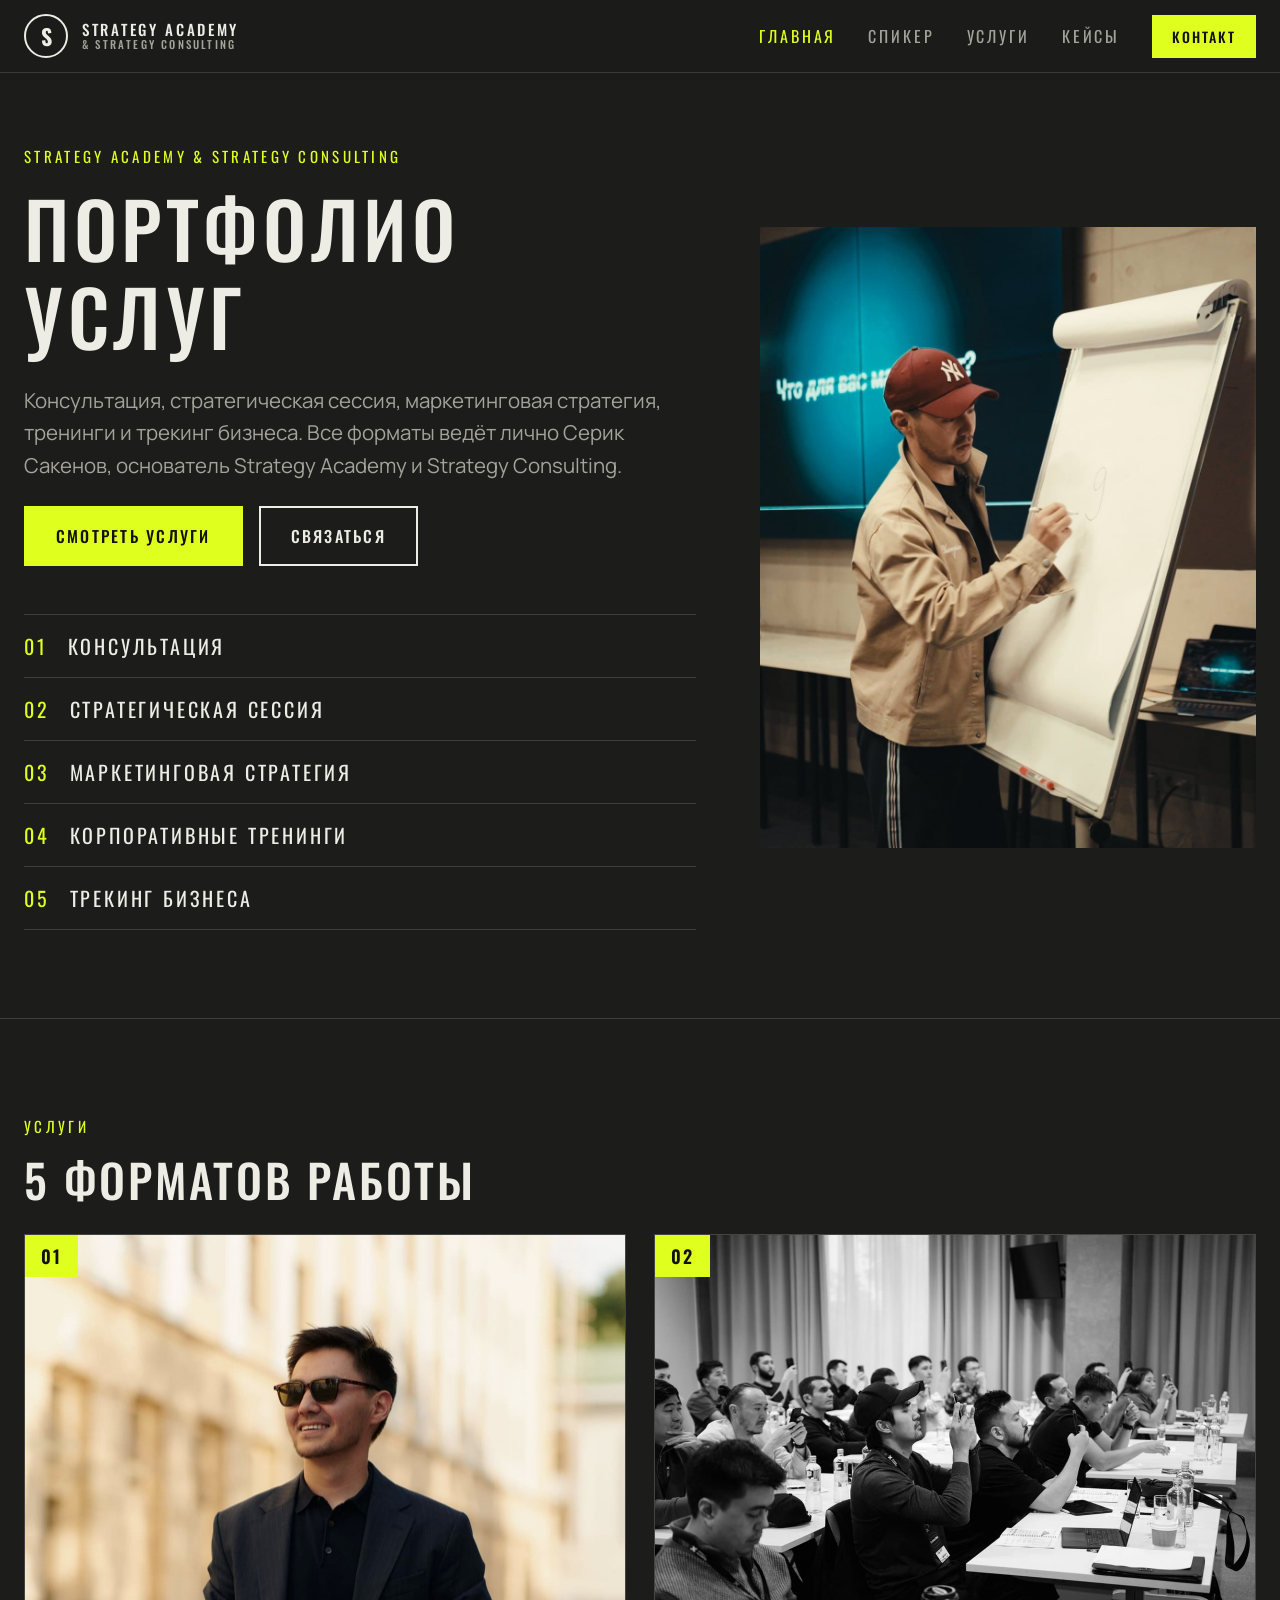
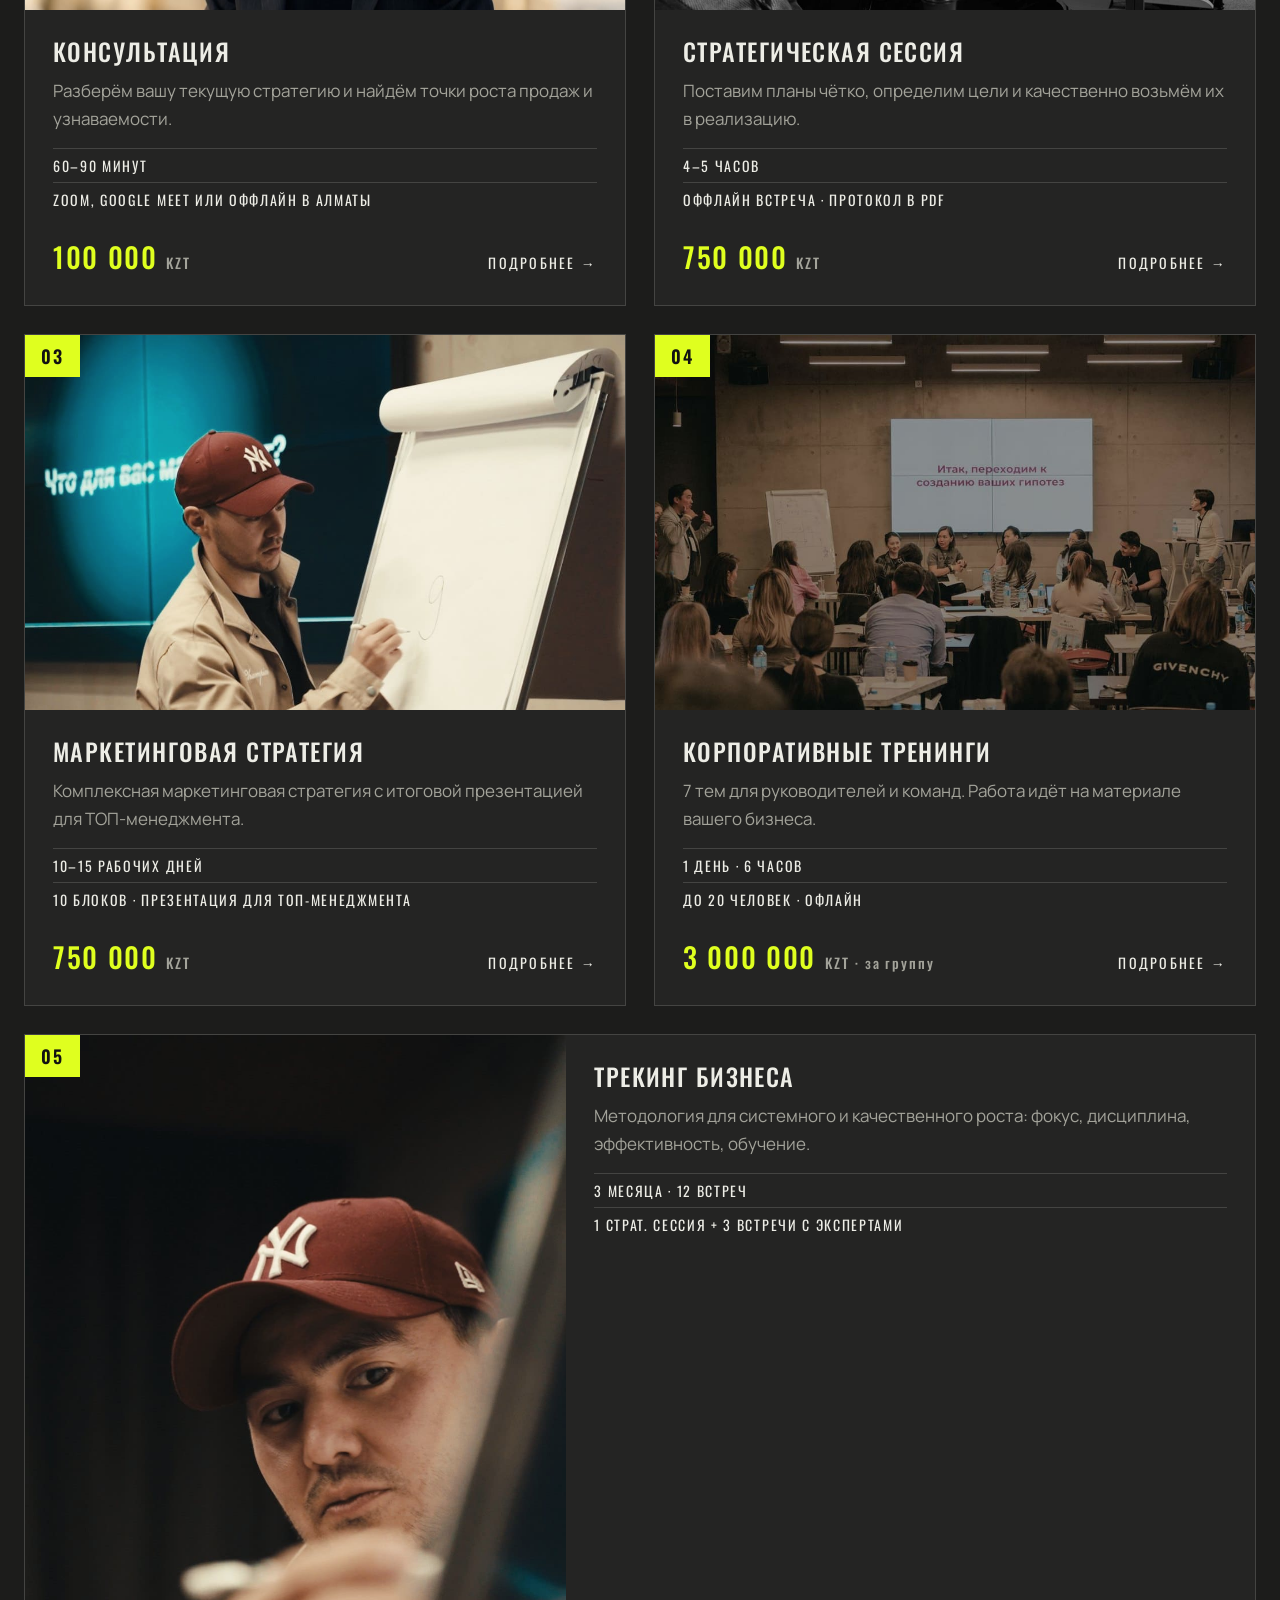
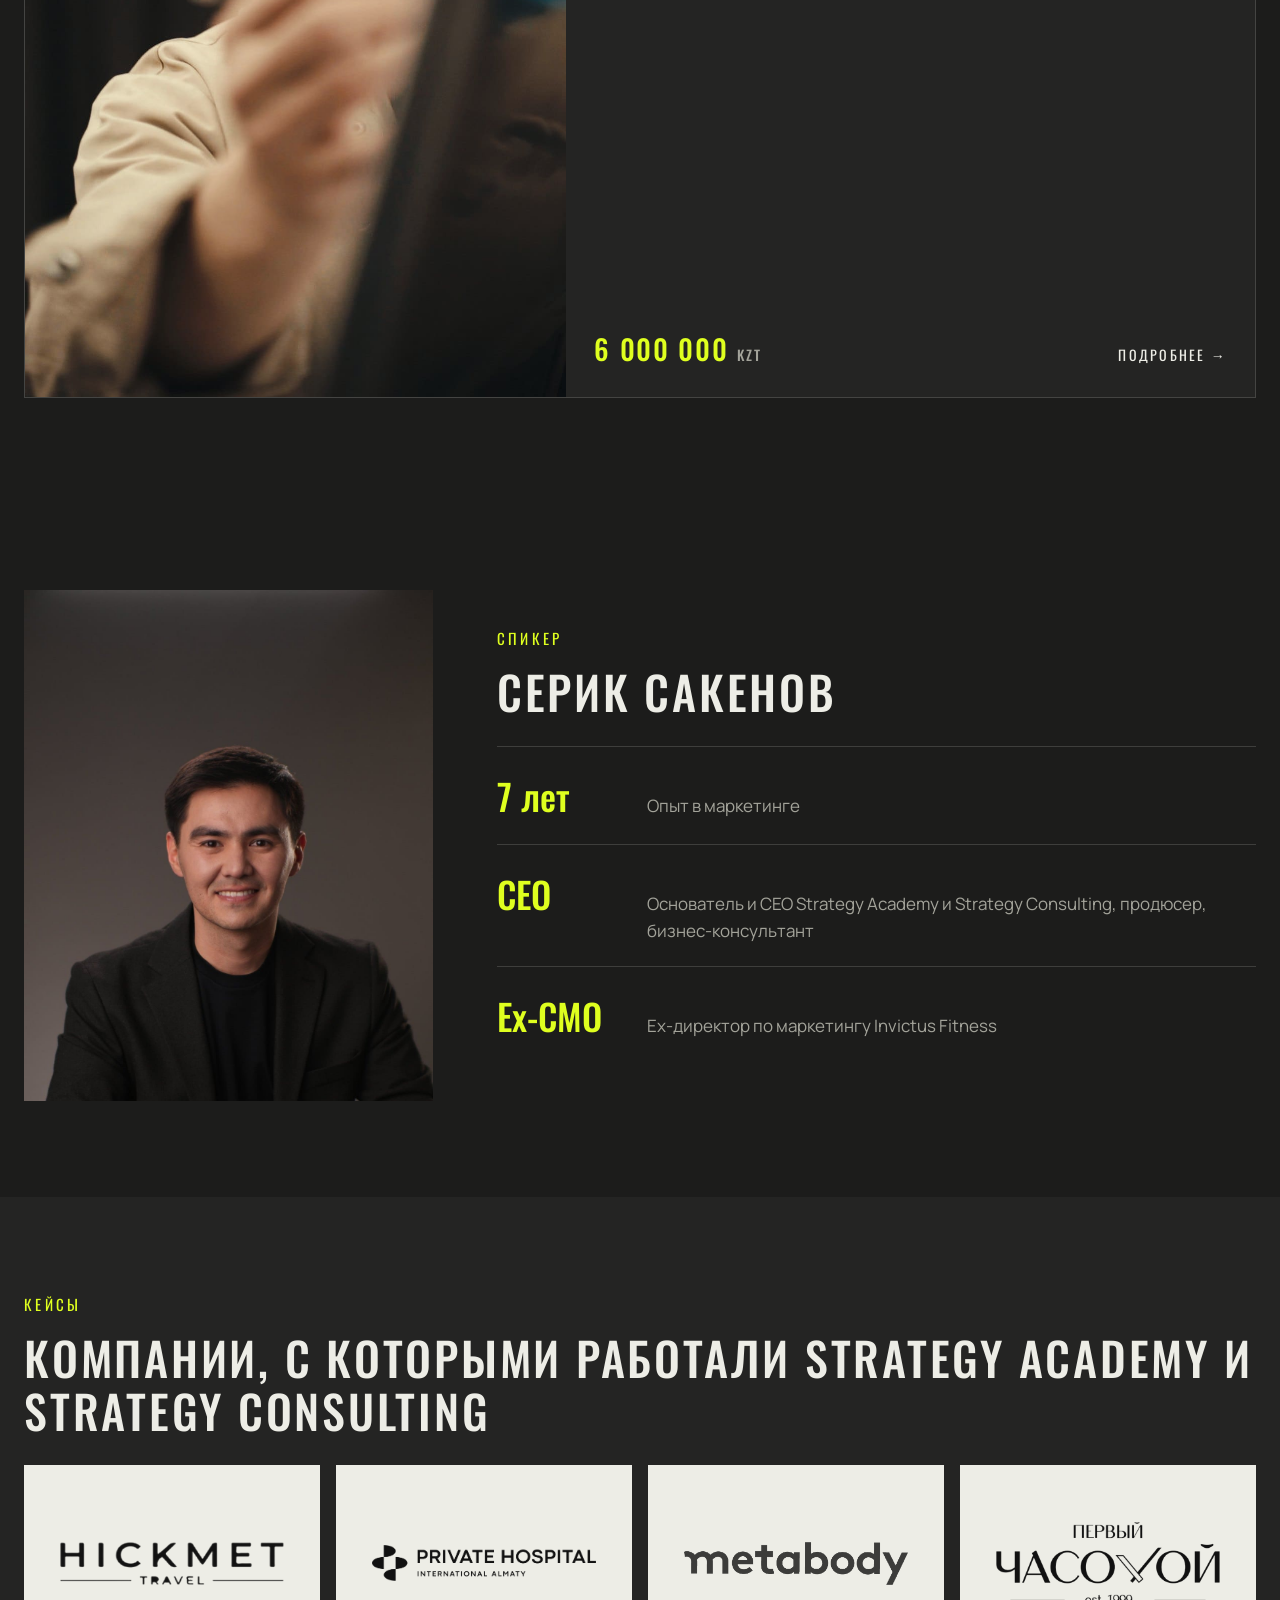
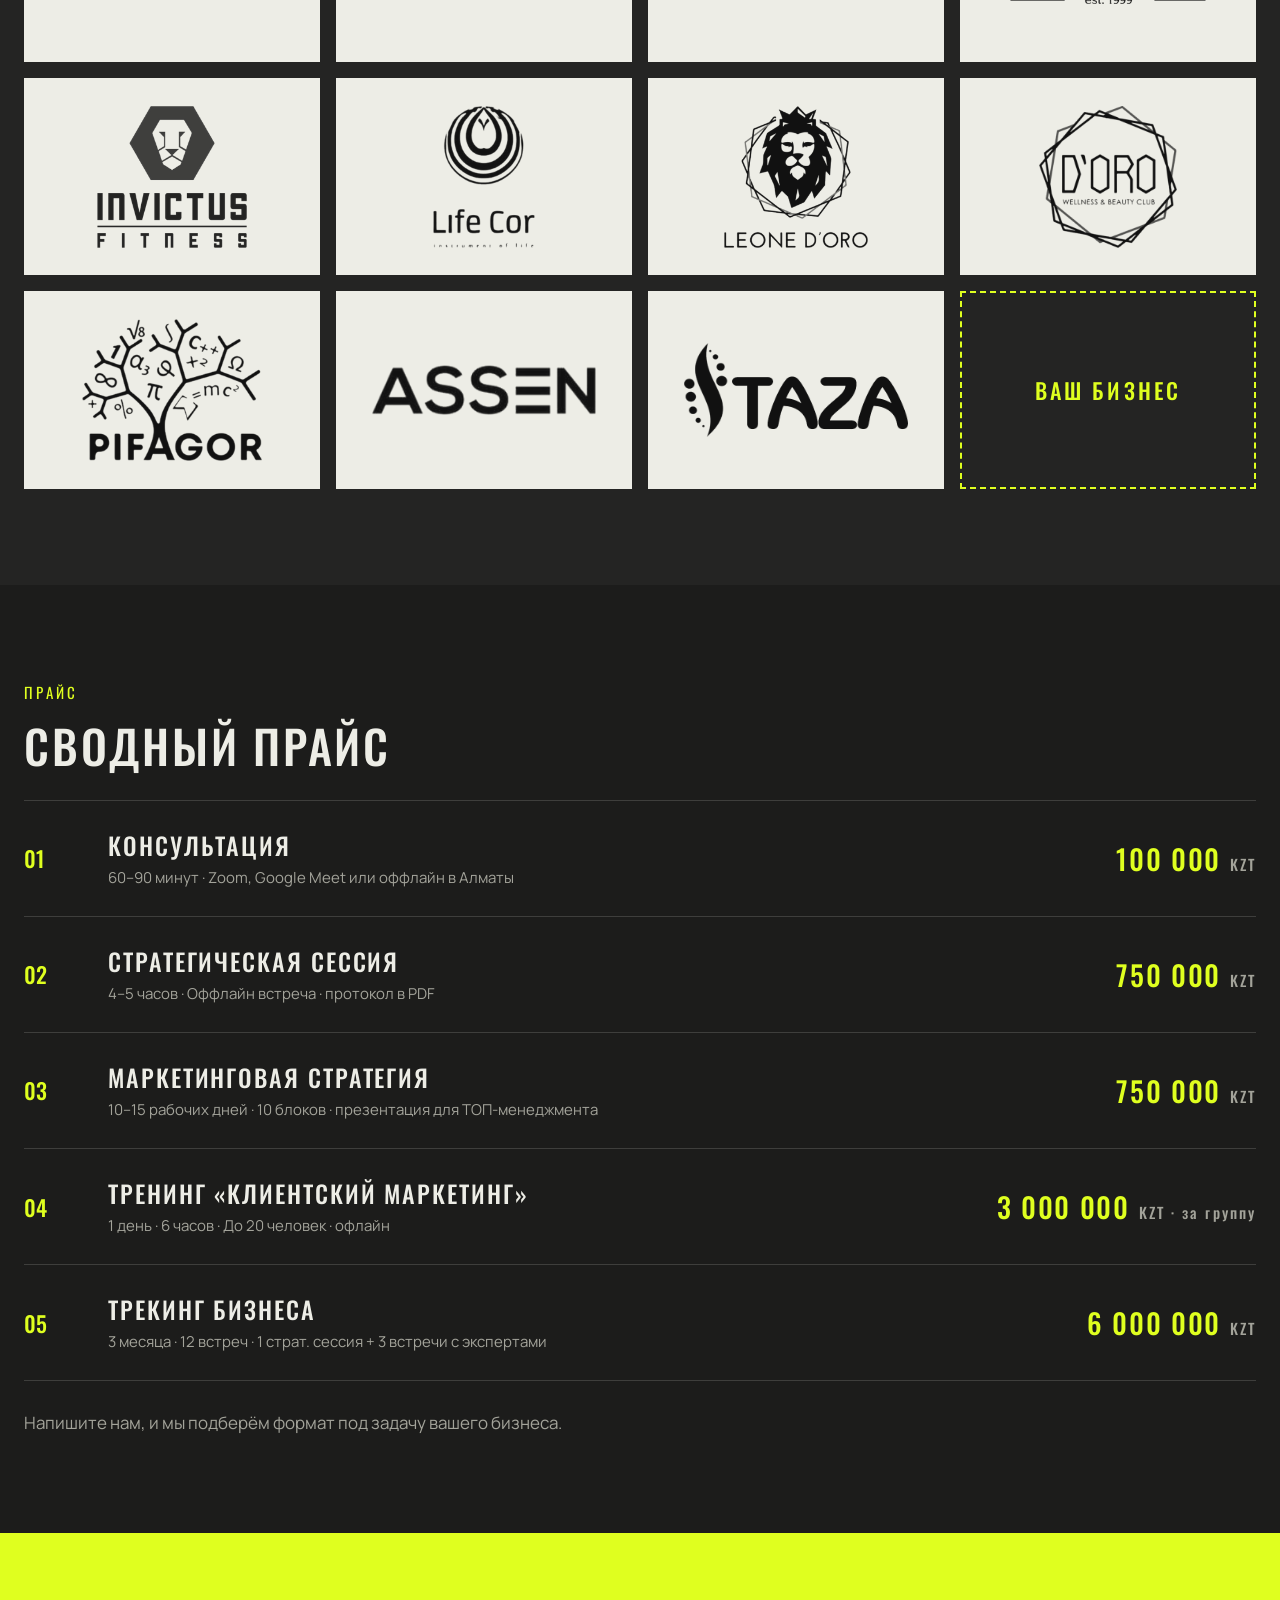
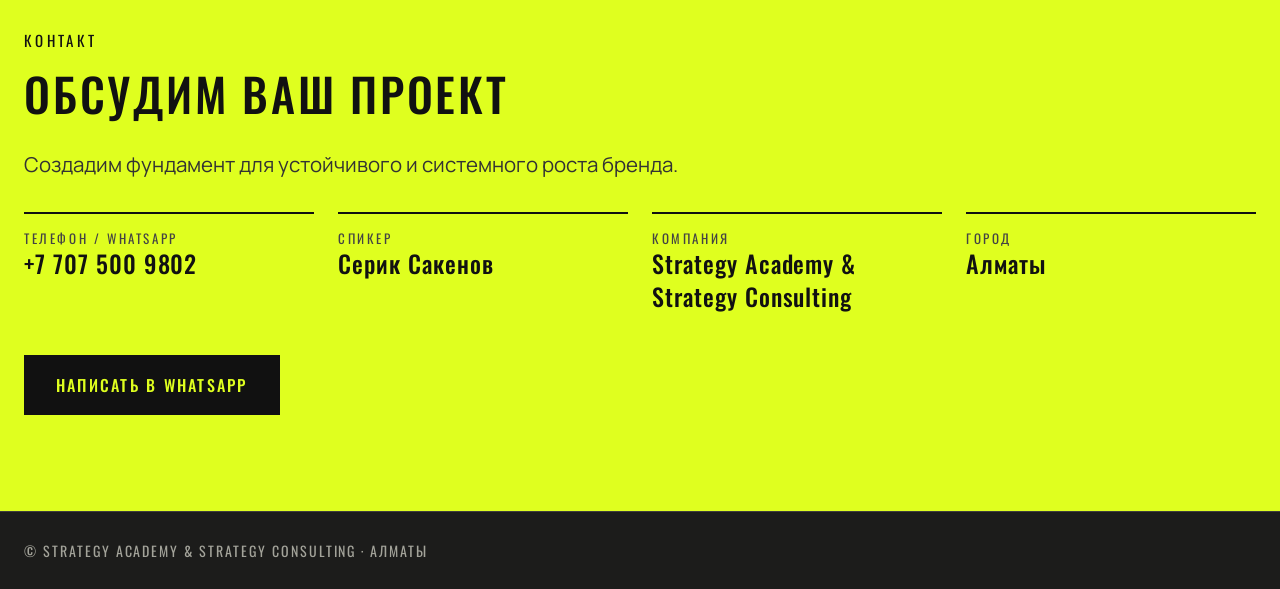
==== commit 42656682: "Мобильная версия: компактная вёрстка, кнопка WhatsApp, оптимизация фото Co-Authored-By: Claude Sonne" ====
--- a/index.html
+++ b/index.html
@@ -1,8 +1,8 @@
-<!doctype html><html lang="ru"><head><meta charset="utf-8"><meta name="viewport" content="width=device-width,initial-scale=1"><title>Портфолио услуг — Серик Сакенов</title><meta name="description" content="Консультация, стратегическая сессия, маркетинговая стратегия, тренинги и трекинг бизнеса. Все форматы ведёт лично Серик Сакенов, Strategy Academy и Strategy Consulting."><link rel="preconnect" href="https://fonts.googleapis.com"><link rel="preconnect" href="https://fonts.gstatic.com" crossorigin><link rel="stylesheet" href="https://fonts.googleapis.com/css2?family=Manrope:wght@300..800&family=Oswald:wght@300..700&display=swap"><link rel="stylesheet" href="style.css?v=1793275095942"></head><body><header class="top"><div class="wrap bar"><a class="brand" href="index.html"><span class="mark">S</span><span class="bname">STRATEGY ACADEMY<small>&amp; STRATEGY CONSULTING</small></span></a>
+<!doctype html><html lang="ru"><head><meta charset="utf-8"><meta name="viewport" content="width=device-width,initial-scale=1"><title>Портфолио услуг — Серик Сакенов</title><meta name="description" content="Консультация, стратегическая сессия, маркетинговая стратегия, тренинги и трекинг бизнеса. Все форматы ведёт лично Серик Сакенов, Strategy Academy и Strategy Consulting."><link rel="preconnect" href="https://fonts.googleapis.com"><link rel="preconnect" href="https://fonts.gstatic.com" crossorigin><link rel="stylesheet" href="https://fonts.googleapis.com/css2?family=Manrope:wght@300..800&family=Oswald:wght@300..700&display=swap"><link rel="stylesheet" href="style.css?v=1793276317691"></head><body><header class="top"><div class="wrap bar"><a class="brand" href="index.html"><span class="mark">S</span><span class="bname">STRATEGY ACADEMY<small>&amp; STRATEGY CONSULTING</small></span></a>
 <button class="burger" aria-label="Меню" onclick="document.body.classList.toggle('open')"><i></i><i></i></button>
 <nav class="menu"><a href="index.html" class="on">Главная</a><a href="index.html#speaker">Спикер</a><div class="dd"><a href="index.html#services">Услуги</a><div class="ddm"><a href="consultation.html">Консультация</a><a href="strategic-session.html">Стратегическая сессия</a><a href="marketing-strategy.html">Маркетинговая стратегия</a><a href="trainings.html">Корпоративные тренинги</a><a href="tracking.html">Трекинг бизнеса</a></div></div><a href="index.html#cases">Кейсы</a><a class="btn sm" href="#contact">Контакт</a></nav></div></header>
 <section class="hero"><div class="wrap hgrid"><div><p class="eyebrow">Strategy Academy &amp; Strategy Consulting</p><h1>Портфолио услуг</h1><p class="lead">Консультация, стратегическая сессия, маркетинговая стратегия, тренинги и трекинг бизнеса. Все форматы ведёт лично Серик Сакенов, основатель Strategy Academy и Strategy Consulting.</p><div class="row"><a class="btn" href="#services">Смотреть услуги</a><a class="btn ghost" href="#contact">Связаться</a></div><ol class="idx"><li><a href="consultation.html"><span>01</span>Консультация</a></li><li><a href="strategic-session.html"><span>02</span>Стратегическая сессия</a></li><li><a href="marketing-strategy.html"><span>03</span>Маркетинговая стратегия</a></li><li><a href="trainings.html"><span>04</span>Корпоративные тренинги</a></li><li><a href="tracking.html"><span>05</span>Трекинг бизнеса</a></li></ol></div><div class="himg"><img src="assets/hero.jpg" alt="Серик Сакенов у флипчарта на тренинге"></div></div></section>
 <section class="sec" id="services"><div class="wrap"><p class="eyebrow">Услуги</p><h2>5 форматов работы</h2><div class="cards"><a class="card" href="consultation.html"><div class="cimg"><img src="assets/consult.jpg" alt="Консультация" loading="lazy"><span class="num">01</span></div><div class="cbody"><h3>Консультация</h3><p>Разберём вашу текущую стратегию и найдём точки роста продаж и узнаваемости.</p><ul><li>60–90 минут</li><li>Zoom, Google Meet или оффлайн в Алматы</li></ul><div class="cfoot"><span class="price">100 000 <small>KZT</small></span><span class="go">Подробнее →</span></div></div></a><a class="card" href="strategic-session.html"><div class="cimg"><img src="assets/session.jpg" alt="Стратегическая сессия" loading="lazy"><span class="num">02</span></div><div class="cbody"><h3>Стратегическая сессия</h3><p>Поставим планы чётко, определим цели и качественно возьмём их в реализацию.</p><ul><li>4–5 часов</li><li>Оффлайн встреча · протокол в PDF</li></ul><div class="cfoot"><span class="price">750 000 <small>KZT</small></span><span class="go">Подробнее →</span></div></div></a><a class="card" href="marketing-strategy.html"><div class="cimg"><img src="assets/hero.jpg" alt="Маркетинговая стратегия" loading="lazy"><span class="num">03</span></div><div class="cbody"><h3>Маркетинговая стратегия</h3><p>Комплексная маркетинговая стратегия с итоговой презентацией для ТОП-менеджмента.</p><ul><li>10–15 рабочих дней</li><li>10 блоков · презентация для ТОП-менеджмента</li></ul><div class="cfoot"><span class="price">750 000 <small>KZT</small></span><span class="go">Подробнее →</span></div></div></a><a class="card" href="trainings.html"><div class="cimg"><img src="assets/trainings.jpg" alt="Корпоративные тренинги" loading="lazy"><span class="num">04</span></div><div class="cbody"><h3>Корпоративные тренинги</h3><p>7 тем для руководителей и команд. Работа идёт на материале вашего бизнеса.</p><ul><li>1 день · 6 часов</li><li>До 20 человек · офлайн</li></ul><div class="cfoot"><span class="price">3 000 000 <small>KZT · за группу</small></span><span class="go">Подробнее →</span></div></div></a><a class="card" href="tracking.html"><div class="cimg"><img src="assets/tracking.jpg" alt="Трекинг бизнеса" loading="lazy"><span class="num">05</span></div><div class="cbody"><h3>Трекинг бизнеса</h3><p>Методология для системного и качественного роста: фокус, дисциплина, эффективность, обучение.</p><ul><li>3 месяца · 12 встреч</li><li>1 страт. сессия + 3 встречи с экспертами</li></ul><div class="cfoot"><span class="price">6 000 000 <small>KZT</small></span><span class="go">Подробнее →</span></div></div></a></div></div></section>
 <section class="sec" id="speaker"><div class="wrap spk"><div class="spk-ph"><img src="assets/speaker.jpg" alt="Серик Сакенов" loading="lazy"></div><div><p class="eyebrow">Спикер</p><h2>Серик Сакенов</h2><div class="facts"><div><b>7 лет</b><span>Опыт в маркетинге</span></div><div><b>CEO</b><span>Основатель и СЕО Strategy Academy и Strategy Consulting, продюсер, бизнес-консультант</span></div><div><b>Ex-CMO</b><span>Ex-директор по маркетингу Invictus Fitness</span></div></div></div></div></section><section class="sec alt" id="cases"><div class="wrap"><p class="eyebrow">Кейсы</p><h2>Компании, с которыми работали Strategy Academy и Strategy Consulting</h2><div class="logos"><div class="logo"><img src="assets/logos/logo1.png" alt="Логотип клиента 1" loading="lazy"></div><div class="logo"><img src="assets/logos/logo2.png" alt="Логотип клиента 2" loading="lazy"></div><div class="logo"><img src="assets/logos/logo3.png" alt="Логотип клиента 3" loading="lazy"></div><div class="logo"><img src="assets/logos/logo4.png" alt="Логотип клиента 4" loading="lazy"></div><div class="logo"><img src="assets/logos/logo5.png" alt="Логотип клиента 5" loading="lazy"></div><div class="logo"><img src="assets/logos/logo6.png" alt="Логотип клиента 6" loading="lazy"></div><div class="logo"><img src="assets/logos/logo7.png" alt="Логотип клиента 7" loading="lazy"></div><div class="logo"><img src="assets/logos/logo8.png" alt="Логотип клиента 8" loading="lazy"></div><div class="logo"><img src="assets/logos/logo9.png" alt="Логотип клиента 9" loading="lazy"></div><div class="logo"><img src="assets/logos/logo10.png" alt="Логотип клиента 10" loading="lazy"></div><div class="logo"><img src="assets/logos/logo11.png" alt="Логотип клиента 11" loading="lazy"></div><div class="logo logo-you">ВАШ БИЗНЕС</div></div></div></section>
 <section class="sec" id="price"><div class="wrap"><p class="eyebrow">Прайс</p><h2>Сводный прайс</h2><div class="ptable"><a href="consultation.html" class="prow"><span class="n">01</span><div><b>Консультация</b><small>60–90 минут · Zoom, Google Meet или оффлайн в Алматы</small></div><span class="price">100 000 <small>KZT</small></span></a><a href="strategic-session.html" class="prow"><span class="n">02</span><div><b>Стратегическая сессия</b><small>4–5 часов · Оффлайн встреча · протокол в PDF</small></div><span class="price">750 000 <small>KZT</small></span></a><a href="marketing-strategy.html" class="prow"><span class="n">03</span><div><b>Маркетинговая стратегия</b><small>10–15 рабочих дней · 10 блоков · презентация для ТОП-менеджмента</small></div><span class="price">750 000 <small>KZT</small></span></a><a href="trainings.html" class="prow"><span class="n">04</span><div><b>Тренинг «Клиентский маркетинг»</b><small>1 день · 6 часов · До 20 человек · офлайн</small></div><span class="price">3 000 000 <small>KZT · за группу</small></span></a><a href="tracking.html" class="prow"><span class="n">05</span><div><b>Трекинг бизнеса</b><small>3 месяца · 12 встреч · 1 страт. сессия + 3 встречи с экспертами</small></div><span class="price">6 000 000 <small>KZT</small></span></a></div><p class="note">Напишите нам, и мы подберём формат под задачу вашего бизнеса.</p></div></section>
-<section class="sec contact" id="contact"><div class="wrap"><p class="eyebrow">Контакт</p><h2>Обсудим ваш проект</h2><p class="lead">Создадим фундамент для устойчивого и системного роста бренда.</p><div class="cgrid"><div><span>Телефон / WhatsApp</span><a href="tel:+77075009802">+7 707 500 9802</a></div><div><span>Спикер</span><b>Серик Сакенов</b></div><div><span>Компания</span><b>Strategy Academy &amp; Strategy Consulting</b></div><div><span>Город</span><b>Алматы</b></div></div><a class="btn" href="https://wa.me/77075009802" target="_blank" rel="noopener">Написать в WhatsApp</a></div></section><footer><div class="wrap">© Strategy Academy &amp; Strategy Consulting · Алматы</div></footer><script src="main.js?v=1793275095942"></script></body></html>+<section class="sec contact" id="contact"><div class="wrap"><p class="eyebrow">Контакт</p><h2>Обсудим ваш проект</h2><p class="lead">Создадим фундамент для устойчивого и системного роста бренда.</p><div class="cgrid"><div><span>Телефон / WhatsApp</span><a href="tel:+77075009802">+7 707 500 9802</a></div><div><span>Спикер</span><b>Серик Сакенов</b></div><div><span>Компания</span><b>Strategy Academy &amp; Strategy Consulting</b></div><div><span>Город</span><b>Алматы</b></div></div><a class="btn" href="https://wa.me/77075009802" target="_blank" rel="noopener">Написать в WhatsApp</a></div></section><footer><div class="wrap">© Strategy Academy &amp; Strategy Consulting · Алматы</div></footer><a class="wa-fab" href="https://wa.me/77075009802" target="_blank" rel="noopener">Написать в WhatsApp</a><script src="main.js?v=1793276317691"></script></body></html>
--- a/style.css
+++ b/style.css
@@ -178,3 +178,64 @@
 .cards:not(.sm) .card:last-child:nth-child(odd) .cimg img{height:100%;aspect-ratio:auto}
 .cards.sm{grid-template-columns:repeat(auto-fit,minmax(240px,1fr))}
 @media (max-width:980px){.blocks{grid-template-columns:1fr}.cards:not(.sm) .card:last-child:nth-child(odd){flex-direction:column}.cards:not(.sm) .card:last-child:nth-child(odd) .cimg{width:100%}.cards:not(.sm) .card:last-child:nth-child(odd) .cimg img{aspect-ratio:16/10}.cards.sm{grid-template-columns:1fr}}
+/* mobile v2 */
+html{-webkit-text-size-adjust:100%}
+.wa-fab{display:none}
+@media (max-width:980px){
+  .menu{max-height:calc(100vh - 72px);max-height:calc(100dvh - 72px);overflow-y:auto}
+  .menu>a,.dd>a{padding:15px 0;font-size:18px}
+  .sec{padding:48px 0}
+  .hero{padding:32px 0 44px}
+  h2{margin-bottom:20px}
+  .lead{margin-bottom:20px}
+  .himg img,.svc .himg img{aspect-ratio:16/11}
+  .hgrid{gap:28px}
+  .spk{gap:28px}
+  .spk-ph{max-width:none}
+  .spk-ph img{aspect-ratio:4/3;object-position:center 12%}
+  .row{gap:12px}
+  .row .btn{flex:1 1 100%;text-align:center}
+  .btn{padding:16px 22px}
+  .idx{margin-top:32px}
+  .idx a{font-size:18px;padding:14px 0}
+  .wa-fab{display:block;position:fixed;z-index:60;left:16px;right:16px;bottom:calc(12px + env(safe-area-inset-bottom));background:var(--lime);color:#111;text-align:center;font:500 16px var(--h);letter-spacing:.14em;text-transform:uppercase;padding:15px;box-shadow:0 6px 24px rgba(0,0,0,.45)}
+  footer{padding-bottom:92px}
+  .contact .btn{width:100%;text-align:center}
+}
+@media (max-width:560px){
+  body{font-size:16px;line-height:1.55}
+  h1{font-size:34px;letter-spacing:.04em}
+  h2{font-size:26px;letter-spacing:.04em}
+  h3{font-size:20px}
+  .eyebrow{font-size:13px;letter-spacing:.16em;margin-bottom:12px}
+  .lead{font-size:17px}
+  .crumb{margin-bottom:18px;line-height:1.7}
+  .chips{gap:8px;margin-bottom:22px}
+  .chips span{font-size:12px;padding:6px 10px}
+  .bigprice{font-size:26px}
+  .cimg img{aspect-ratio:16/9}
+  .cbody{padding:20px}
+  .cfoot .price{font-size:24px}
+  .steps li{gap:14px;padding:16px 0}
+  .steps span{font-size:18px;min-width:28px}
+  .plus{font-size:15px;gap:8px}
+  .plus span{padding:6px 12px}
+  .box{padding:22px}
+  .big{font-size:40px;margin-bottom:12px}
+  .pbox{padding:22px}
+  .pbox b{font-size:38px}
+  .topics li{font-size:18px;padding:16px 0;gap:16px}
+  .blk{grid-template-columns:44px 1fr;padding:18px 0}
+  .blk span{font-size:24px}
+  .facts div{padding:16px 0}
+  .facts b{font-size:28px}
+  .logos{grid-template-columns:repeat(3,minmax(0,1fr));gap:8px}
+  .logo img{inset:12% 9%;width:82%;height:76%}
+  .logo-you{font-size:14px;letter-spacing:.08em;text-align:center}
+  .prow{padding:18px 0}
+  .prow b{font-size:18px}
+  .prow:hover{padding-left:0}
+  .cgrid{gap:18px;margin:24px 0 28px}
+  .cgrid a,.cgrid b{font-size:20px}
+  .kv b{font-size:18px}
+}
